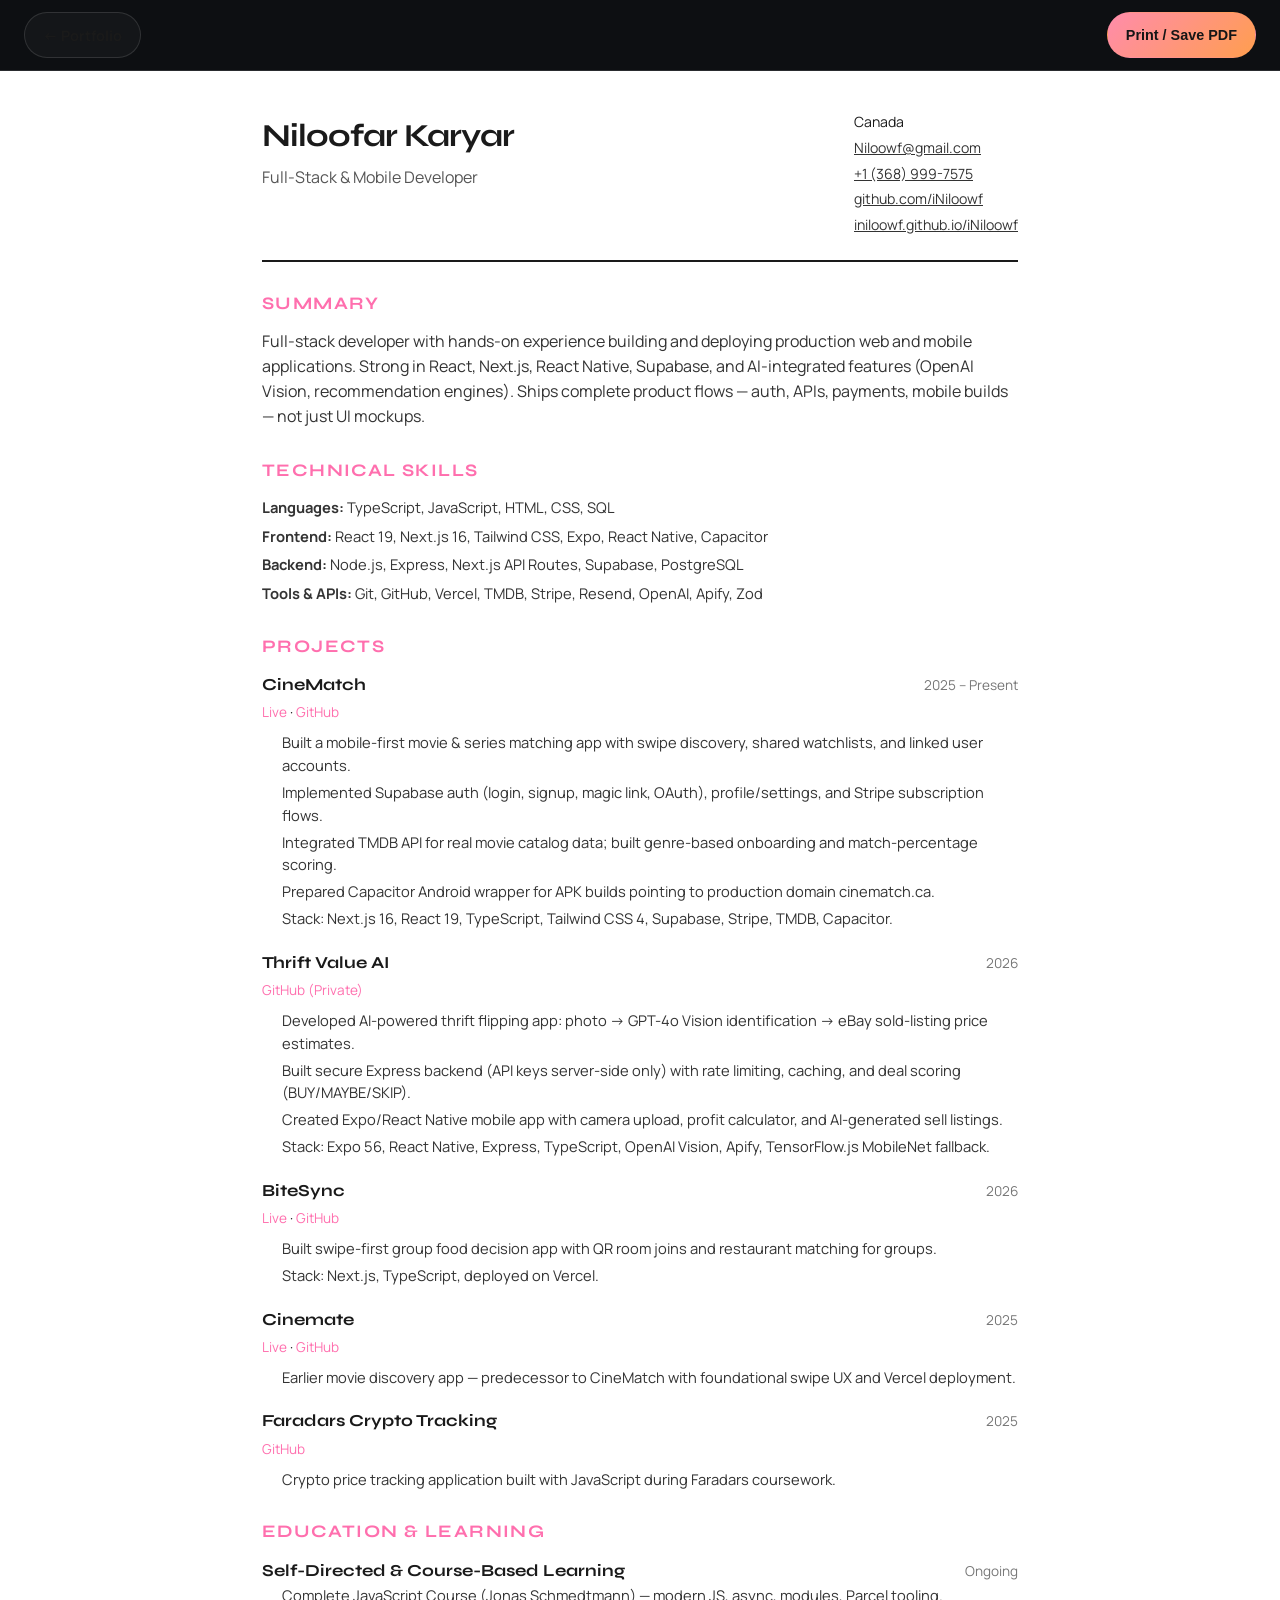
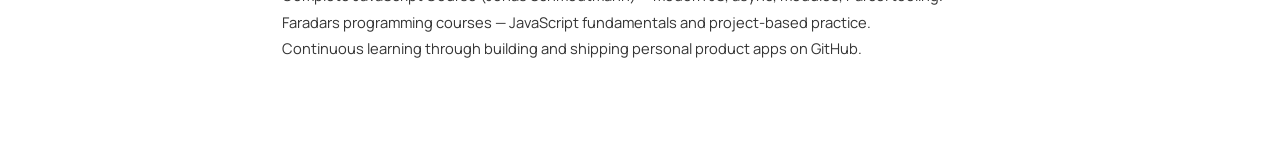
==== docs/resume.html @ 3c43a296 "Add portfolio site, resume, and GitHub Pages deployment Publish portfolio and resume under docs/ wit" ====
<!DOCTYPE html>
<html lang="en">
  <head>
    <meta charset="UTF-8" />
    <meta name="viewport" content="width=device-width, initial-scale=1.0" />
    <title>Resume — Niloofar Karyar</title>
    <link rel="preconnect" href="https://fonts.googleapis.com" />
    <link rel="preconnect" href="https://fonts.gstatic.com" crossorigin />
    <link
      href="https://fonts.googleapis.com/css2?family=Syne:wght@600;700;800&family=Manrope:wght@400;500;600;700&display=swap"
      rel="stylesheet"
    />
    <link rel="stylesheet" href="styles.css" />
  </head>
  <body class="resume-body">
    <div class="resume-toolbar no-print">
      <a href="index.html" class="btn btn-secondary">← Portfolio</a>
      <button class="btn btn-primary" onclick="window.print()">Print / Save PDF</button>
    </div>

    <article class="resume-page">
      <header class="resume-header">
        <div>
          <h1>Niloofar Karyar</h1>
          <p class="resume-title">Full-Stack & Mobile Developer</p>
        </div>
        <div class="resume-contact">
          <span>Canada</span>
          <a href="mailto:Niloowf@gmail.com">Niloowf@gmail.com</a>
          <a href="tel:+13689997575">+1 (368) 999-7575</a>
          <a href="https://github.com/iNiloowf" target="_blank" rel="noreferrer">github.com/iNiloowf</a>
          <a href="https://iniloowf.github.io/iNiloowf/" target="_blank" rel="noreferrer">iniloowf.github.io/iNiloowf</a>
        </div>
      </header>

      <section class="resume-section">
        <h2>Summary</h2>
        <p>
          Full-stack developer with hands-on experience building and deploying production web and mobile
          applications. Strong in React, Next.js, React Native, Supabase, and AI-integrated features
          (OpenAI Vision, recommendation engines). Ships complete product flows — auth, APIs, payments,
          mobile builds — not just UI mockups.
        </p>
      </section>

      <section class="resume-section">
        <h2>Technical Skills</h2>
        <div class="resume-skills">
          <div><strong>Languages:</strong> TypeScript, JavaScript, HTML, CSS, SQL</div>
          <div><strong>Frontend:</strong> React 19, Next.js 16, Tailwind CSS, Expo, React Native, Capacitor</div>
          <div><strong>Backend:</strong> Node.js, Express, Next.js API Routes, Supabase, PostgreSQL</div>
          <div><strong>Tools & APIs:</strong> Git, GitHub, Vercel, TMDB, Stripe, Resend, OpenAI, Apify, Zod</div>
        </div>
      </section>

      <section class="resume-section">
        <h2>Projects</h2>

        <div class="resume-item">
          <div class="resume-item-head">
            <h3>CineMatch</h3>
            <span>2025 – Present</span>
          </div>
          <p class="resume-links">
            <a href="https://cine-match-neon.vercel.app">Live</a> ·
            <a href="https://github.com/iNiloowf/CineMatch">GitHub</a>
          </p>
          <ul>
            <li>Built a mobile-first movie & series matching app with swipe discovery, shared watchlists, and linked user accounts.</li>
            <li>Implemented Supabase auth (login, signup, magic link, OAuth), profile/settings, and Stripe subscription flows.</li>
            <li>Integrated TMDB API for real movie catalog data; built genre-based onboarding and match-percentage scoring.</li>
            <li>Prepared Capacitor Android wrapper for APK builds pointing to production domain cinematch.ca.</li>
            <li>Stack: Next.js 16, React 19, TypeScript, Tailwind CSS 4, Supabase, Stripe, TMDB, Capacitor.</li>
          </ul>
        </div>

        <div class="resume-item">
          <div class="resume-item-head">
            <h3>Thrift Value AI</h3>
            <span>2026</span>
          </div>
          <p class="resume-links">
            <a href="https://github.com/iNiloowf/Thrift-Store-AI-App">GitHub (Private)</a>
          </p>
          <ul>
            <li>Developed AI-powered thrift flipping app: photo → GPT-4o Vision identification → eBay sold-listing price estimates.</li>
            <li>Built secure Express backend (API keys server-side only) with rate limiting, caching, and deal scoring (BUY/MAYBE/SKIP).</li>
            <li>Created Expo/React Native mobile app with camera upload, profit calculator, and AI-generated sell listings.</li>
            <li>Stack: Expo 56, React Native, Express, TypeScript, OpenAI Vision, Apify, TensorFlow.js MobileNet fallback.</li>
          </ul>
        </div>

        <div class="resume-item">
          <div class="resume-item-head">
            <h3>BiteSync</h3>
            <span>2026</span>
          </div>
          <p class="resume-links">
            <a href="https://bite-sync-three.vercel.app">Live</a> ·
            <a href="https://github.com/iNiloowf/BiteSync">GitHub</a>
          </p>
          <ul>
            <li>Built swipe-first group food decision app with QR room joins and restaurant matching for groups.</li>
            <li>Stack: Next.js, TypeScript, deployed on Vercel.</li>
          </ul>
        </div>

        <div class="resume-item">
          <div class="resume-item-head">
            <h3>Cinemate</h3>
            <span>2025</span>
          </div>
          <p class="resume-links">
            <a href="https://cinemate-pearl.vercel.app">Live</a> ·
            <a href="https://github.com/iNiloowf/cinemate">GitHub</a>
          </p>
          <ul>
            <li>Earlier movie discovery app — predecessor to CineMatch with foundational swipe UX and Vercel deployment.</li>
          </ul>
        </div>

        <div class="resume-item">
          <div class="resume-item-head">
            <h3>Faradars Crypto Tracking</h3>
            <span>2025</span>
          </div>
          <p class="resume-links">
            <a href="https://github.com/iNiloowf/faradars-crypto-tracking">GitHub</a>
          </p>
          <ul>
            <li>Crypto price tracking application built with JavaScript during Faradars coursework.</li>
          </ul>
        </div>
      </section>

      <section class="resume-section">
        <h2>Education & Learning</h2>
        <div class="resume-item">
          <div class="resume-item-head">
            <h3>Self-Directed & Course-Based Learning</h3>
            <span>Ongoing</span>
          </div>
          <ul>
            <li>Complete JavaScript Course (Jonas Schmedtmann) — modern JS, async, modules, Parcel tooling.</li>
            <li>Faradars programming courses — JavaScript fundamentals and project-based practice.</li>
            <li>Continuous learning through building and shipping personal product apps on GitHub.</li>
          </ul>
        </div>
      </section>
    </article>
  </body>
</html>
---- docs/styles.css ----
:root {
  --bg: #0d0f12;
  --text: #f5f0e8;
  --muted: #c7bec6;
  --line: rgba(255, 255, 255, 0.12);
  --accent: #ff8cab;
  --accent-soft: #ffd6e3;
  --signal: #bba7ff;
  --shadow: 0 20px 60px rgba(0, 0, 0, 0.35);
  --radius-xl: 28px;
  --radius-lg: 22px;
  --radius-md: 16px;
  --container: min(1180px, calc(100vw - 40px));
}

* { box-sizing: border-box; }
html { scroll-behavior: smooth; }

body {
  margin: 0;
  font-family: "Manrope", sans-serif;
  color: var(--text);
  background:
    radial-gradient(circle at top left, rgba(255, 140, 171, 0.2), transparent 25%),
    radial-gradient(circle at 80% 20%, rgba(187, 167, 255, 0.18), transparent 22%),
    var(--bg);
  cursor: none;
  overflow-x: hidden;
}

a { color: inherit; text-decoration: none; }
button, a { cursor: none; }
ul { list-style: none; margin: 0; padding: 0; }

.grain, .noise {
  position: fixed; inset: 0; pointer-events: none;
}
.grain {
  opacity: 0.08;
  background-image:
    linear-gradient(rgba(255,255,255,0.08) 1px, transparent 1px),
    linear-gradient(90deg, rgba(255,255,255,0.04) 1px, transparent 1px);
  background-size: 90px 90px;
}

.cursor {
  position: fixed; top: 0; left: 0; pointer-events: none; z-index: 9999;
  mix-blend-mode: difference;
}
.cursor-dot {
  width: 8px; height: 8px; border-radius: 50%; background: #fff;
}
.cursor-ring {
  width: 36px; height: 36px; border-radius: 50%;
  border: 1px solid rgba(255,255,255,0.5);
  transition: width 200ms, height 200ms, border-color 200ms;
}
.cursor-ring.active { width: 52px; height: 52px; border-color: var(--accent-soft); }
.cursor-ring.brand-active { width: 64px; height: 64px; }

.hero, .section { width: var(--container); margin: 0 auto; }
.hero {
  min-height: 100vh; padding: 14px 0 22px;
  display: grid; align-content: space-between; gap: 16px;
}

.topbar {
  display: flex; justify-content: space-between; align-items: center; gap: 20px;
}
.brand {
  --mx: 50%; --my: 50%; --spotlight-size: 0px;
  font-family: "Syne", sans-serif; font-size: 0.96rem; font-weight: 800;
  letter-spacing: 0.14em; position: relative; color: transparent;
}
.zoom-brand::before, .zoom-brand::after {
  content: attr(data-text); position: absolute; inset: 0;
}
.zoom-brand::before { color: rgba(245,240,232,0.92); }
.zoom-brand::after {
  color: var(--accent-soft); transform: scale(1.14);
  transform-origin: var(--mx) var(--my); opacity: 0;
  clip-path: circle(var(--spotlight-size) at var(--mx) var(--my));
  transition: opacity 180ms, clip-path 180ms;
}
.zoom-brand:hover::after { opacity: 1; }
.topbar-links { display: flex; gap: 16px; flex-wrap: wrap; }
.topbar-links a { color: var(--muted); font-size: 0.88rem; }

.hero-grid {
  display: grid; grid-template-columns: 1.05fr 0.95fr;
  align-items: center; gap: 14px;
}
.eyebrow {
  margin: 0 0 12px; font-size: 0.72rem;
  letter-spacing: 0.18em; color: var(--accent-soft);
}
.hero-copy h1, .section-heading h2, .contact-card h2 {
  margin: 0; font-family: "Syne", sans-serif;
  line-height: 1.02; letter-spacing: -0.04em;
}
.hero-copy h1 { font-size: clamp(2.2rem, 5.2vw, 4.25rem); max-width: 11ch; }
.hero-copy h1 span {
  color: transparent;
  background: linear-gradient(135deg, var(--accent-soft), #fff 36%, var(--signal) 70%, #ff6fae);
  -webkit-background-clip: text; background-clip: text;
}
.hero-text, .section-heading p, .project-card p, .contact-card p {
  color: var(--muted); line-height: 1.62; font-size: 0.94rem;
}
.hero-text { max-width: 52ch; margin: 10px 0 0; }
.hero-actions, .contact-actions, .project-links {
  display: flex; gap: 12px; flex-wrap: wrap; margin-top: 14px;
}

.btn {
  display: inline-flex; align-items: center; justify-content: center;
  min-height: 46px; padding: 0 18px; border-radius: 999px;
  border: 1px solid var(--line); font-weight: 700; font-size: 0.9rem;
  transition: transform 220ms, background 220ms;
}
.btn:hover { transform: translateY(-2px); }
.btn-primary {
  background: linear-gradient(135deg, var(--accent), #ff9e4f);
  color: #161616; border-color: transparent;
}
.btn-secondary { background: rgba(255,255,255,0.03); }

.orbit-panel {
  position: relative; min-height: 520px;
  border: 1px solid var(--line); border-radius: calc(var(--radius-xl) + 10px);
  background: linear-gradient(180deg, rgba(255,255,255,0.04), rgba(255,255,255,0.01));
  overflow: hidden; box-shadow: var(--shadow); backdrop-filter: blur(20px);
}
.orbit {
  position: absolute; border: 1px solid rgba(255,255,255,0.1);
  border-radius: 50%; left: 50%; top: 50%; transform: translate(-50%,-50%);
}
.orbit-a { width: 92%; aspect-ratio: 1; animation: spin 16s linear infinite; }
.orbit-b { width: 68%; aspect-ratio: 1; animation: spinReverse 11s linear infinite; }
.orbit-c { width: 44%; aspect-ratio: 1; animation: spin 8s linear infinite; }

.identity-card {
  position: absolute; inset: 14%;
  padding: 22px; border-radius: var(--radius-xl);
  background: linear-gradient(180deg, rgba(255,255,255,0.1), rgba(255,255,255,0.03));
  border: 1px solid rgba(255,255,255,0.12);
  display: flex; flex-direction: column; justify-content: space-between; gap: 22px;
}
.identity-top { display: flex; justify-content: space-between; gap: 20px; flex-wrap: wrap; }
.status-pill {
  padding: 9px 12px; border-radius: 999px;
  background: rgba(255,255,255,0.08); border: 1px solid rgba(255,255,255,0.1);
  font-size: 0.7rem; letter-spacing: 0.1em; text-transform: uppercase;
}
.tiny-label { color: var(--signal); font-size: 0.7rem; letter-spacing: 0.1em; max-width: 180px; line-height: 1.45; text-align: right; }
.identity-matrix { display: grid; grid-template-columns: repeat(2, 1fr); gap: 12px; }
.identity-matrix div {
  border-radius: var(--radius-md); padding: 13px 14px; min-height: 94px;
  border: 1px solid rgba(255,255,255,0.1); background: rgba(255,255,255,0.04);
  display: flex; flex-direction: column; justify-content: space-between;
}
.identity-matrix span {
  color: var(--muted); font-size: 0.75rem; letter-spacing: 0.08em;
  text-transform: uppercase; margin-bottom: 10px;
}
.identity-matrix strong { font-size: 0.92rem; line-height: 1.35; }

.floating-tag {
  position: absolute; padding: 10px 12px; border-radius: 999px;
  background: rgba(9,10,13,0.72); border: 1px solid rgba(255,255,255,0.13);
  box-shadow: 0 10px 24px rgba(0,0,0,0.3); font-size: 0.7rem;
  letter-spacing: 0.1em; text-transform: uppercase;
}
.floating-tag:nth-of-type(5) { left: 8%; top: 17%; }
.floating-tag:nth-of-type(6) { right: 6%; top: 50%; }
.floating-tag:nth-of-type(7) { left: 18%; bottom: 12%; }

.marquee-wrap {
  overflow: hidden; border-top: 1px solid var(--line); border-bottom: 1px solid var(--line);
  background: rgba(255,255,255,0.03);
}
.marquee-track {
  display: flex; width: max-content; gap: 28px; padding: 9px 0;
  font-family: "Syne", sans-serif; text-transform: uppercase;
  letter-spacing: 0.16em; font-size: 0.82rem;
  animation: marquee 24s linear infinite;
}
.marquee-track span::after { content: "*"; margin-left: 28px; color: var(--accent); }

.section { padding: 52px 0; }
.section-heading { max-width: 720px; margin-bottom: 24px; }
.section-heading h2, .contact-card h2 { font-size: clamp(1.9rem, 4.4vw, 3.2rem); }

.projects-grid {
  display: grid; grid-template-columns: repeat(2, 1fr); gap: 14px;
}
.project-card {
  border: 1px solid rgba(255,255,255,0.1); border-radius: var(--radius-lg);
  padding: 22px; background: rgba(255,255,255,0.04);
  box-shadow: var(--shadow); backdrop-filter: blur(10px);
  transition: transform 220ms, border-color 220ms;
}
.project-card:hover { transform: translateY(-4px); border-color: rgba(255,255,255,0.18); }
.project-featured {
  grid-column: span 2;
  background:
    radial-gradient(circle at top left, rgba(255,140,171,0.14), transparent 34%),
    rgba(255,255,255,0.05);
}
.project-meta {
  display: flex; justify-content: space-between; gap: 16px;
  color: var(--accent-soft); font-size: 0.7rem;
  letter-spacing: 0.12em; text-transform: uppercase; margin-bottom: 8px;
}
.project-card h3 {
  margin: 0 0 10px; font-family: "Syne", sans-serif; font-size: 1.35rem;
}
.chip-row { display: flex; flex-wrap: wrap; gap: 8px; margin-top: 14px; }
.chip-row li {
  padding: 7px 11px; border-radius: 999px;
  background: rgba(255,255,255,0.06); border: 1px solid rgba(255,255,255,0.08);
  color: var(--accent-soft); font-size: 0.82rem;
}

.skills-grid {
  display: grid; grid-template-columns: repeat(2, 1fr); gap: 14px;
}
.skill-group {
  border: 1px solid rgba(255,255,255,0.1); border-radius: var(--radius-lg);
  padding: 20px; background: rgba(255,255,255,0.04);
}
.skill-group h4 {
  margin: 0 0 10px; font-family: "Syne", sans-serif; color: var(--accent-soft);
}
.skill-group p { margin: 0; color: var(--muted); line-height: 1.6; font-size: 0.92rem; }

.contact-card {
  border: 1px solid rgba(255,255,255,0.1); border-radius: var(--radius-xl);
  padding: 32px; background: rgba(255,255,255,0.04); box-shadow: var(--shadow);
}

.reveal { opacity: 0; transform: translateY(24px); transition: opacity 700ms, transform 700ms; }
.reveal.is-visible { opacity: 1; transform: translateY(0); }

/* Resume page */
.resume-body { cursor: auto; background: #fff; color: #1a1a1a; }
.resume-body .cursor-dot, .resume-body .cursor-ring, .resume-body .grain, .resume-body .noise { display: none; }
.resume-body a, .resume-body button { cursor: pointer; }

.resume-toolbar {
  position: sticky; top: 0; z-index: 10;
  display: flex; justify-content: space-between; align-items: center;
  padding: 12px 24px; background: #0d0f12; border-bottom: 1px solid var(--line);
}

.resume-page {
  max-width: 820px; margin: 0 auto; padding: 40px 32px 60px;
  font-family: "Manrope", sans-serif; line-height: 1.55;
}
.resume-header {
  display: flex; justify-content: space-between; gap: 24px;
  flex-wrap: wrap; padding-bottom: 24px; border-bottom: 2px solid #1a1a1a; margin-bottom: 28px;
}
.resume-header h1 {
  margin: 0; font-family: "Syne", sans-serif; font-size: 2rem; letter-spacing: -0.03em;
}
.resume-title { margin: 4px 0 0; color: #555; font-size: 1rem; }
.resume-contact { display: flex; flex-direction: column; gap: 4px; font-size: 0.88rem; }
.resume-contact a { color: #333; text-decoration: underline; }

.resume-section { margin-bottom: 28px; }
.resume-section h2 {
  margin: 0 0 12px; font-family: "Syne", sans-serif; font-size: 1.1rem;
  text-transform: uppercase; letter-spacing: 0.08em; color: #ff6fae;
}
.resume-section > p { margin: 0; color: #333; }

.resume-skills { display: grid; gap: 6px; font-size: 0.92rem; color: #333; }
.resume-item { margin-bottom: 20px; }
.resume-item-head {
  display: flex; justify-content: space-between; align-items: baseline; gap: 12px;
}
.resume-item-head h3 { margin: 0; font-family: "Syne", sans-serif; font-size: 1.05rem; }
.resume-item-head span { color: #777; font-size: 0.85rem; white-space: nowrap; }
.resume-links { margin: 4px 0 8px; font-size: 0.85rem; }
.resume-links a { color: #ff6fae; }
.resume-item ul { margin: 0; padding-left: 20px; color: #333; font-size: 0.92rem; }
.resume-item li { margin-bottom: 4px; }

@media print {
  .no-print { display: none !important; }
  .resume-page { padding: 0; max-width: 100%; }
  .resume-body { background: #fff; }
}

@media (max-width: 900px) {
  .hero-grid { grid-template-columns: 1fr; }
  .orbit-panel { min-height: 420px; }
  .projects-grid, .skills-grid { grid-template-columns: 1fr; }
  .project-featured { grid-column: span 1; }
}

@media (max-width: 760px) {
  body { cursor: auto; }
  .cursor { display: none; }
  button, a { cursor: pointer; }
  .topbar { flex-direction: column; align-items: flex-start; }
}

@media (prefers-reduced-motion: reduce) {
  *, *::before, *::after {
    animation-duration: 0.01ms !important;
    transition-duration: 0.01ms !important;
  }
  .reveal { opacity: 1; transform: none; }
  body { cursor: auto; }
  .cursor { display: none; }
}

@keyframes spin { to { transform: translate(-50%,-50%) rotate(360deg); } }
@keyframes spinReverse { to { transform: translate(-50%,-50%) rotate(-360deg); } }
@keyframes marquee { to { transform: translateX(-50%); } }
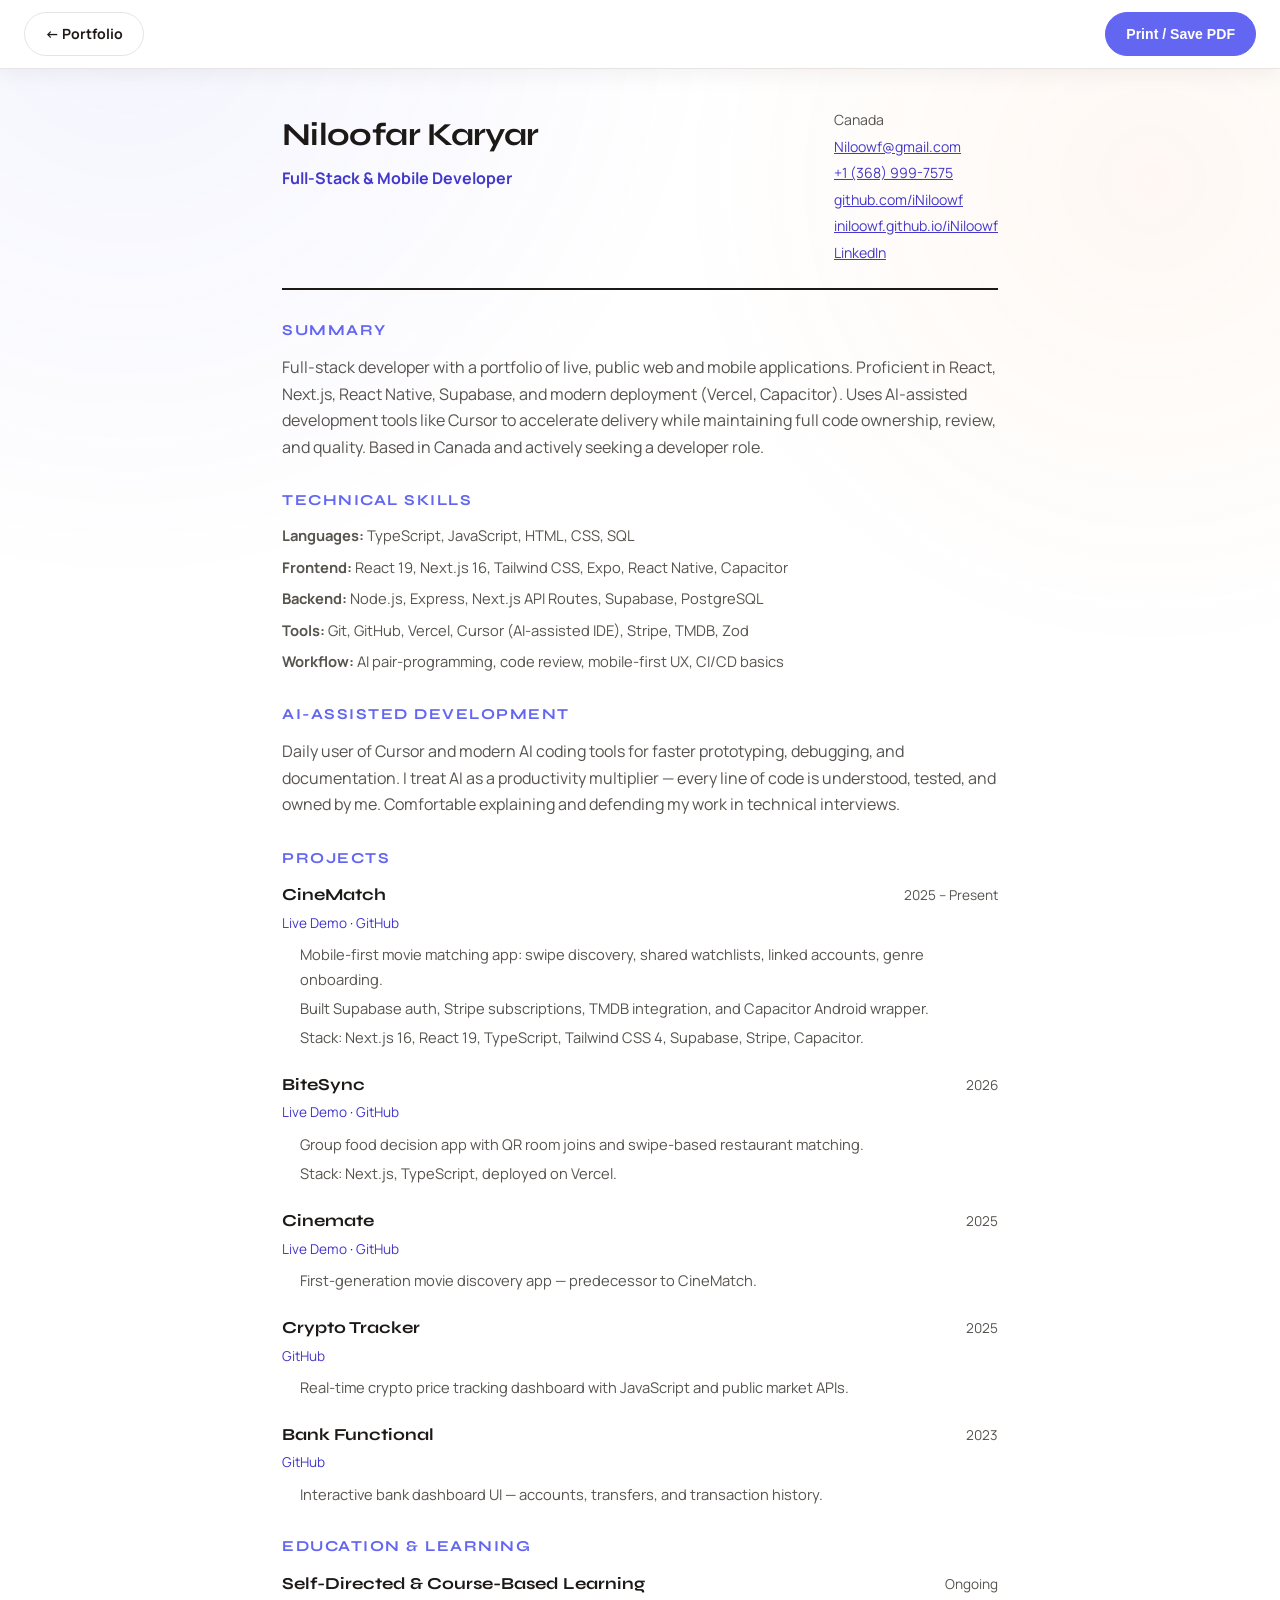
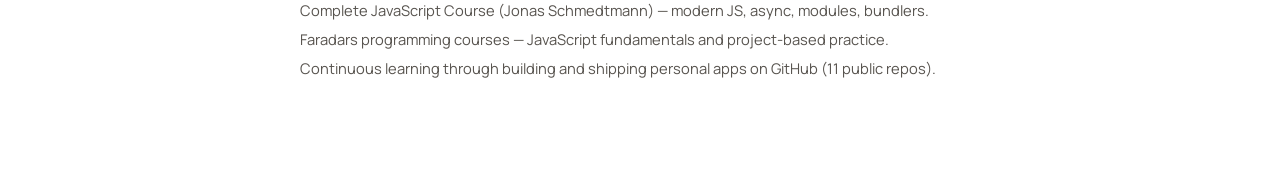
==== commit 6f9021fb: "Redesign portfolio and resume with light mode and public projects only Remove private repo reference" ====
--- a/docs/resume.html
+++ b/docs/resume.html
@@ -28,18 +28,19 @@
           <span>Canada</span>
           <a href="mailto:Niloowf@gmail.com">Niloowf@gmail.com</a>
           <a href="tel:+13689997575">+1 (368) 999-7575</a>
-          <a href="https://github.com/iNiloowf" target="_blank" rel="noreferrer">github.com/iNiloowf</a>
-          <a href="https://iniloowf.github.io/iNiloowf/" target="_blank" rel="noreferrer">iniloowf.github.io/iNiloowf</a>
+          <a href="https://github.com/iNiloowf">github.com/iNiloowf</a>
+          <a href="https://iniloowf.github.io/iNiloowf/">iniloowf.github.io/iNiloowf</a>
+          <a href="https://www.linkedin.com/in/niloofar-karyar-1b3258156/">LinkedIn</a>
         </div>
       </header>
 
       <section class="resume-section">
         <h2>Summary</h2>
         <p>
-          Full-stack developer with hands-on experience building and deploying production web and mobile
-          applications. Strong in React, Next.js, React Native, Supabase, and AI-integrated features
-          (OpenAI Vision, recommendation engines). Ships complete product flows — auth, APIs, payments,
-          mobile builds — not just UI mockups.
+          Full-stack developer with a portfolio of live, public web and mobile applications.
+          Proficient in React, Next.js, React Native, Supabase, and modern deployment (Vercel, Capacitor).
+          Uses AI-assisted development tools like Cursor to accelerate delivery while maintaining full
+          code ownership, review, and quality. Based in Canada and actively seeking a developer role.
         </p>
       </section>
 
@@ -49,8 +50,18 @@
           <div><strong>Languages:</strong> TypeScript, JavaScript, HTML, CSS, SQL</div>
           <div><strong>Frontend:</strong> React 19, Next.js 16, Tailwind CSS, Expo, React Native, Capacitor</div>
           <div><strong>Backend:</strong> Node.js, Express, Next.js API Routes, Supabase, PostgreSQL</div>
-          <div><strong>Tools & APIs:</strong> Git, GitHub, Vercel, TMDB, Stripe, Resend, OpenAI, Apify, Zod</div>
+          <div><strong>Tools:</strong> Git, GitHub, Vercel, Cursor (AI-assisted IDE), Stripe, TMDB, Zod</div>
+          <div><strong>Workflow:</strong> AI pair-programming, code review, mobile-first UX, CI/CD basics</div>
         </div>
+      </section>
+
+      <section class="resume-section">
+        <h2>AI-Assisted Development</h2>
+        <p>
+          Daily user of Cursor and modern AI coding tools for faster prototyping, debugging, and documentation.
+          I treat AI as a productivity multiplier — every line of code is understood, tested, and owned by me.
+          Comfortable explaining and defending my work in technical interviews.
+        </p>
       </section>
 
       <section class="resume-section">
@@ -62,31 +73,13 @@
             <span>2025 – Present</span>
           </div>
           <p class="resume-links">
-            <a href="https://cine-match-neon.vercel.app">Live</a> ·
+            <a href="https://cine-match-neon.vercel.app">Live Demo</a> ·
             <a href="https://github.com/iNiloowf/CineMatch">GitHub</a>
           </p>
           <ul>
-            <li>Built a mobile-first movie & series matching app with swipe discovery, shared watchlists, and linked user accounts.</li>
-            <li>Implemented Supabase auth (login, signup, magic link, OAuth), profile/settings, and Stripe subscription flows.</li>
-            <li>Integrated TMDB API for real movie catalog data; built genre-based onboarding and match-percentage scoring.</li>
-            <li>Prepared Capacitor Android wrapper for APK builds pointing to production domain cinematch.ca.</li>
-            <li>Stack: Next.js 16, React 19, TypeScript, Tailwind CSS 4, Supabase, Stripe, TMDB, Capacitor.</li>
-          </ul>
-        </div>
-
-        <div class="resume-item">
-          <div class="resume-item-head">
-            <h3>Thrift Value AI</h3>
-            <span>2026</span>
-          </div>
-          <p class="resume-links">
-            <a href="https://github.com/iNiloowf/Thrift-Store-AI-App">GitHub (Private)</a>
-          </p>
-          <ul>
-            <li>Developed AI-powered thrift flipping app: photo → GPT-4o Vision identification → eBay sold-listing price estimates.</li>
-            <li>Built secure Express backend (API keys server-side only) with rate limiting, caching, and deal scoring (BUY/MAYBE/SKIP).</li>
-            <li>Created Expo/React Native mobile app with camera upload, profit calculator, and AI-generated sell listings.</li>
-            <li>Stack: Expo 56, React Native, Express, TypeScript, OpenAI Vision, Apify, TensorFlow.js MobileNet fallback.</li>
+            <li>Mobile-first movie matching app: swipe discovery, shared watchlists, linked accounts, genre onboarding.</li>
+            <li>Built Supabase auth, Stripe subscriptions, TMDB integration, and Capacitor Android wrapper.</li>
+            <li>Stack: Next.js 16, React 19, TypeScript, Tailwind CSS 4, Supabase, Stripe, Capacitor.</li>
           </ul>
         </div>
 
@@ -96,11 +89,11 @@
             <span>2026</span>
           </div>
           <p class="resume-links">
-            <a href="https://bite-sync-three.vercel.app">Live</a> ·
+            <a href="https://bite-sync-three.vercel.app">Live Demo</a> ·
             <a href="https://github.com/iNiloowf/BiteSync">GitHub</a>
           </p>
           <ul>
-            <li>Built swipe-first group food decision app with QR room joins and restaurant matching for groups.</li>
+            <li>Group food decision app with QR room joins and swipe-based restaurant matching.</li>
             <li>Stack: Next.js, TypeScript, deployed on Vercel.</li>
           </ul>
         </div>
@@ -111,24 +104,37 @@
             <span>2025</span>
           </div>
           <p class="resume-links">
-            <a href="https://cinemate-pearl.vercel.app">Live</a> ·
+            <a href="https://cinemate-pearl.vercel.app">Live Demo</a> ·
             <a href="https://github.com/iNiloowf/cinemate">GitHub</a>
           </p>
           <ul>
-            <li>Earlier movie discovery app — predecessor to CineMatch with foundational swipe UX and Vercel deployment.</li>
+            <li>First-generation movie discovery app — predecessor to CineMatch.</li>
           </ul>
         </div>
 
         <div class="resume-item">
           <div class="resume-item-head">
-            <h3>Faradars Crypto Tracking</h3>
+            <h3>Crypto Tracker</h3>
             <span>2025</span>
           </div>
           <p class="resume-links">
             <a href="https://github.com/iNiloowf/faradars-crypto-tracking">GitHub</a>
           </p>
           <ul>
-            <li>Crypto price tracking application built with JavaScript during Faradars coursework.</li>
+            <li>Real-time crypto price tracking dashboard with JavaScript and public market APIs.</li>
+          </ul>
+        </div>
+
+        <div class="resume-item">
+          <div class="resume-item-head">
+            <h3>Bank Functional</h3>
+            <span>2023</span>
+          </div>
+          <p class="resume-links">
+            <a href="https://github.com/iNiloowf/Bank_Functional">GitHub</a>
+          </p>
+          <ul>
+            <li>Interactive bank dashboard UI — accounts, transfers, and transaction history.</li>
           </ul>
         </div>
       </section>
@@ -141,9 +147,9 @@
             <span>Ongoing</span>
           </div>
           <ul>
-            <li>Complete JavaScript Course (Jonas Schmedtmann) — modern JS, async, modules, Parcel tooling.</li>
+            <li>Complete JavaScript Course (Jonas Schmedtmann) — modern JS, async, modules, bundlers.</li>
             <li>Faradars programming courses — JavaScript fundamentals and project-based practice.</li>
-            <li>Continuous learning through building and shipping personal product apps on GitHub.</li>
+            <li>Continuous learning through building and shipping personal apps on GitHub (11 public repos).</li>
           </ul>
         </div>
       </section>
--- a/docs/styles.css
+++ b/docs/styles.css
@@ -1,16 +1,19 @@
 :root {
-  --bg: #0d0f12;
-  --text: #f5f0e8;
-  --muted: #c7bec6;
-  --line: rgba(255, 255, 255, 0.12);
-  --accent: #ff8cab;
-  --accent-soft: #ffd6e3;
-  --signal: #bba7ff;
-  --shadow: 0 20px 60px rgba(0, 0, 0, 0.35);
-  --radius-xl: 28px;
-  --radius-lg: 22px;
-  --radius-md: 16px;
-  --container: min(1180px, calc(100vw - 40px));
+  --bg: #f7f5f2;
+  --bg-soft: #ffffff;
+  --text: #1c1917;
+  --muted: #57534e;
+  --line: #e7e5e4;
+  --accent: #6366f1;
+  --accent-soft: #eef2ff;
+  --accent-dark: #4338ca;
+  --warm: #f97316;
+  --shadow: 0 4px 24px rgba(28, 25, 23, 0.06);
+  --shadow-lg: 0 12px 40px rgba(28, 25, 23, 0.08);
+  --radius-xl: 24px;
+  --radius-lg: 16px;
+  --radius-md: 12px;
+  --container: min(1080px, calc(100vw - 40px));
 }
 
 * { box-sizing: border-box; }
@@ -18,305 +21,407 @@
 
 body {
   margin: 0;
-  font-family: "Manrope", sans-serif;
+  font-family: "Manrope", system-ui, sans-serif;
   color: var(--text);
+  background: var(--bg);
+  line-height: 1.6;
+}
+
+body::before {
+  content: "";
+  position: fixed;
+  inset: 0;
   background:
-    radial-gradient(circle at top left, rgba(255, 140, 171, 0.2), transparent 25%),
-    radial-gradient(circle at 80% 20%, rgba(187, 167, 255, 0.18), transparent 22%),
-    var(--bg);
-  cursor: none;
-  overflow-x: hidden;
+    radial-gradient(circle at 10% 0%, rgba(99, 102, 241, 0.07), transparent 40%),
+    radial-gradient(circle at 90% 20%, rgba(249, 115, 22, 0.05), transparent 35%);
+  pointer-events: none;
+  z-index: -1;
 }
 
 a { color: inherit; text-decoration: none; }
-button, a { cursor: none; }
 ul { list-style: none; margin: 0; padding: 0; }
 
-.grain, .noise {
-  position: fixed; inset: 0; pointer-events: none;
-}
-.grain {
-  opacity: 0.08;
-  background-image:
-    linear-gradient(rgba(255,255,255,0.08) 1px, transparent 1px),
-    linear-gradient(90deg, rgba(255,255,255,0.04) 1px, transparent 1px);
-  background-size: 90px 90px;
-}
-
-.cursor {
-  position: fixed; top: 0; left: 0; pointer-events: none; z-index: 9999;
-  mix-blend-mode: difference;
-}
-.cursor-dot {
-  width: 8px; height: 8px; border-radius: 50%; background: #fff;
-}
-.cursor-ring {
-  width: 36px; height: 36px; border-radius: 50%;
-  border: 1px solid rgba(255,255,255,0.5);
-  transition: width 200ms, height 200ms, border-color 200ms;
-}
-.cursor-ring.active { width: 52px; height: 52px; border-color: var(--accent-soft); }
-.cursor-ring.brand-active { width: 64px; height: 64px; }
+.page-shell { width: 100%; }
 
 .hero, .section { width: var(--container); margin: 0 auto; }
+
 .hero {
-  min-height: 100vh; padding: 14px 0 22px;
-  display: grid; align-content: space-between; gap: 16px;
+  min-height: auto;
+  padding: 28px 0 48px;
 }
 
 .topbar {
-  display: flex; justify-content: space-between; align-items: center; gap: 20px;
-}
+  display: flex;
+  justify-content: space-between;
+  align-items: center;
+  gap: 20px;
+  padding: 8px 0 40px;
+}
+
 .brand {
-  --mx: 50%; --my: 50%; --spotlight-size: 0px;
-  font-family: "Syne", sans-serif; font-size: 0.96rem; font-weight: 800;
-  letter-spacing: 0.14em; position: relative; color: transparent;
-}
-.zoom-brand::before, .zoom-brand::after {
-  content: attr(data-text); position: absolute; inset: 0;
-}
-.zoom-brand::before { color: rgba(245,240,232,0.92); }
-.zoom-brand::after {
-  color: var(--accent-soft); transform: scale(1.14);
-  transform-origin: var(--mx) var(--my); opacity: 0;
-  clip-path: circle(var(--spotlight-size) at var(--mx) var(--my));
-  transition: opacity 180ms, clip-path 180ms;
-}
-.zoom-brand:hover::after { opacity: 1; }
-.topbar-links { display: flex; gap: 16px; flex-wrap: wrap; }
-.topbar-links a { color: var(--muted); font-size: 0.88rem; }
+  font-family: "Syne", sans-serif;
+  font-size: 0.9rem;
+  font-weight: 800;
+  letter-spacing: 0.12em;
+  color: var(--text);
+}
+
+.topbar-links { display: flex; gap: 20px; flex-wrap: wrap; }
+.topbar-links a {
+  color: var(--muted);
+  font-size: 0.88rem;
+  font-weight: 600;
+  transition: color 0.2s;
+}
+.topbar-links a:hover { color: var(--accent); }
 
 .hero-grid {
-  display: grid; grid-template-columns: 1.05fr 0.95fr;
-  align-items: center; gap: 14px;
-}
+  display: grid;
+  grid-template-columns: 1.1fr 0.9fr;
+  align-items: center;
+  gap: 40px;
+}
+
 .eyebrow {
-  margin: 0 0 12px; font-size: 0.72rem;
-  letter-spacing: 0.18em; color: var(--accent-soft);
-}
+  margin: 0 0 14px;
+  font-size: 0.72rem;
+  font-weight: 700;
+  letter-spacing: 0.16em;
+  text-transform: uppercase;
+  color: var(--accent);
+}
+
 .hero-copy h1, .section-heading h2, .contact-card h2 {
-  margin: 0; font-family: "Syne", sans-serif;
-  line-height: 1.02; letter-spacing: -0.04em;
-}
-.hero-copy h1 { font-size: clamp(2.2rem, 5.2vw, 4.25rem); max-width: 11ch; }
-.hero-copy h1 span {
-  color: transparent;
-  background: linear-gradient(135deg, var(--accent-soft), #fff 36%, var(--signal) 70%, #ff6fae);
-  -webkit-background-clip: text; background-clip: text;
-}
-.hero-text, .section-heading p, .project-card p, .contact-card p {
-  color: var(--muted); line-height: 1.62; font-size: 0.94rem;
-}
-.hero-text { max-width: 52ch; margin: 10px 0 0; }
+  margin: 0;
+  font-family: "Syne", sans-serif;
+  line-height: 1.08;
+  letter-spacing: -0.03em;
+  color: var(--text);
+}
+
+.hero-copy h1 { font-size: clamp(2rem, 4.8vw, 3.4rem); max-width: 14ch; }
+.hero-copy h1 span { color: var(--accent-dark); }
+
+.hero-text, .section-heading p, .project-card p, .contact-card p, .about-block p {
+  color: var(--muted);
+  line-height: 1.7;
+  font-size: 1rem;
+  margin: 16px 0 0;
+}
+
 .hero-actions, .contact-actions, .project-links {
-  display: flex; gap: 12px; flex-wrap: wrap; margin-top: 14px;
+  display: flex;
+  gap: 12px;
+  flex-wrap: wrap;
+  margin-top: 24px;
 }
 
 .btn {
-  display: inline-flex; align-items: center; justify-content: center;
-  min-height: 46px; padding: 0 18px; border-radius: 999px;
-  border: 1px solid var(--line); font-weight: 700; font-size: 0.9rem;
-  transition: transform 220ms, background 220ms;
-}
-.btn:hover { transform: translateY(-2px); }
+  display: inline-flex;
+  align-items: center;
+  justify-content: center;
+  min-height: 44px;
+  padding: 0 20px;
+  border-radius: 999px;
+  border: 1px solid var(--line);
+  font-weight: 700;
+  font-size: 0.88rem;
+  transition: transform 0.2s, box-shadow 0.2s, background 0.2s;
+}
+
+.btn:hover {
+  transform: translateY(-1px);
+  box-shadow: var(--shadow);
+}
+
 .btn-primary {
-  background: linear-gradient(135deg, var(--accent), #ff9e4f);
-  color: #161616; border-color: transparent;
-}
-.btn-secondary { background: rgba(255,255,255,0.03); }
-
-.orbit-panel {
-  position: relative; min-height: 520px;
-  border: 1px solid var(--line); border-radius: calc(var(--radius-xl) + 10px);
-  background: linear-gradient(180deg, rgba(255,255,255,0.04), rgba(255,255,255,0.01));
-  overflow: hidden; box-shadow: var(--shadow); backdrop-filter: blur(20px);
-}
-.orbit {
-  position: absolute; border: 1px solid rgba(255,255,255,0.1);
-  border-radius: 50%; left: 50%; top: 50%; transform: translate(-50%,-50%);
-}
-.orbit-a { width: 92%; aspect-ratio: 1; animation: spin 16s linear infinite; }
-.orbit-b { width: 68%; aspect-ratio: 1; animation: spinReverse 11s linear infinite; }
-.orbit-c { width: 44%; aspect-ratio: 1; animation: spin 8s linear infinite; }
-
-.identity-card {
-  position: absolute; inset: 14%;
-  padding: 22px; border-radius: var(--radius-xl);
-  background: linear-gradient(180deg, rgba(255,255,255,0.1), rgba(255,255,255,0.03));
-  border: 1px solid rgba(255,255,255,0.12);
-  display: flex; flex-direction: column; justify-content: space-between; gap: 22px;
-}
-.identity-top { display: flex; justify-content: space-between; gap: 20px; flex-wrap: wrap; }
+  background: var(--accent);
+  color: #fff;
+  border-color: var(--accent);
+}
+
+.btn-primary:hover { background: var(--accent-dark); }
+
+.btn-secondary {
+  background: var(--bg-soft);
+  color: var(--text);
+}
+
+.hero-card {
+  background: var(--bg-soft);
+  border: 1px solid var(--line);
+  border-radius: var(--radius-xl);
+  padding: 28px;
+  box-shadow: var(--shadow-lg);
+}
+
 .status-pill {
-  padding: 9px 12px; border-radius: 999px;
-  background: rgba(255,255,255,0.08); border: 1px solid rgba(255,255,255,0.1);
-  font-size: 0.7rem; letter-spacing: 0.1em; text-transform: uppercase;
-}
-.tiny-label { color: var(--signal); font-size: 0.7rem; letter-spacing: 0.1em; max-width: 180px; line-height: 1.45; text-align: right; }
-.identity-matrix { display: grid; grid-template-columns: repeat(2, 1fr); gap: 12px; }
-.identity-matrix div {
-  border-radius: var(--radius-md); padding: 13px 14px; min-height: 94px;
-  border: 1px solid rgba(255,255,255,0.1); background: rgba(255,255,255,0.04);
-  display: flex; flex-direction: column; justify-content: space-between;
-}
-.identity-matrix span {
-  color: var(--muted); font-size: 0.75rem; letter-spacing: 0.08em;
-  text-transform: uppercase; margin-bottom: 10px;
-}
-.identity-matrix strong { font-size: 0.92rem; line-height: 1.35; }
-
-.floating-tag {
-  position: absolute; padding: 10px 12px; border-radius: 999px;
-  background: rgba(9,10,13,0.72); border: 1px solid rgba(255,255,255,0.13);
-  box-shadow: 0 10px 24px rgba(0,0,0,0.3); font-size: 0.7rem;
-  letter-spacing: 0.1em; text-transform: uppercase;
-}
-.floating-tag:nth-of-type(5) { left: 8%; top: 17%; }
-.floating-tag:nth-of-type(6) { right: 6%; top: 50%; }
-.floating-tag:nth-of-type(7) { left: 18%; bottom: 12%; }
-
-.marquee-wrap {
-  overflow: hidden; border-top: 1px solid var(--line); border-bottom: 1px solid var(--line);
-  background: rgba(255,255,255,0.03);
-}
-.marquee-track {
-  display: flex; width: max-content; gap: 28px; padding: 9px 0;
-  font-family: "Syne", sans-serif; text-transform: uppercase;
-  letter-spacing: 0.16em; font-size: 0.82rem;
-  animation: marquee 24s linear infinite;
-}
-.marquee-track span::after { content: "*"; margin-left: 28px; color: var(--accent); }
-
-.section { padding: 52px 0; }
-.section-heading { max-width: 720px; margin-bottom: 24px; }
-.section-heading h2, .contact-card h2 { font-size: clamp(1.9rem, 4.4vw, 3.2rem); }
+  display: inline-block;
+  padding: 8px 14px;
+  border-radius: 999px;
+  background: var(--accent-soft);
+  color: var(--accent-dark);
+  font-size: 0.75rem;
+  font-weight: 700;
+  letter-spacing: 0.04em;
+}
+
+.hero-stats {
+  display: grid;
+  grid-template-columns: repeat(2, 1fr);
+  gap: 12px;
+  margin-top: 24px;
+}
+
+.hero-stats div {
+  padding: 16px;
+  border-radius: var(--radius-md);
+  background: var(--bg);
+  border: 1px solid var(--line);
+}
+
+.hero-stats span {
+  display: block;
+  font-size: 0.72rem;
+  font-weight: 700;
+  letter-spacing: 0.08em;
+  text-transform: uppercase;
+  color: var(--muted);
+  margin-bottom: 6px;
+}
+
+.hero-stats strong { font-size: 0.95rem; color: var(--text); }
+
+.tag-row {
+  display: flex;
+  flex-wrap: wrap;
+  gap: 8px;
+  margin-top: 20px;
+}
+
+.tag-row span {
+  padding: 6px 12px;
+  border-radius: 999px;
+  background: var(--bg);
+  border: 1px solid var(--line);
+  font-size: 0.78rem;
+  font-weight: 600;
+  color: var(--muted);
+}
+
+.section { padding: 56px 0; }
+.section-heading { max-width: 640px; margin-bottom: 32px; }
+.section-heading h2, .contact-card h2 { font-size: clamp(1.6rem, 3.5vw, 2.4rem); }
+
+.section-muted {
+  background: var(--bg-soft);
+  border-top: 1px solid var(--line);
+  border-bottom: 1px solid var(--line);
+}
 
 .projects-grid {
-  display: grid; grid-template-columns: repeat(2, 1fr); gap: 14px;
-}
+  display: grid;
+  grid-template-columns: repeat(2, 1fr);
+  gap: 16px;
+}
+
 .project-card {
-  border: 1px solid rgba(255,255,255,0.1); border-radius: var(--radius-lg);
-  padding: 22px; background: rgba(255,255,255,0.04);
-  box-shadow: var(--shadow); backdrop-filter: blur(10px);
-  transition: transform 220ms, border-color 220ms;
-}
-.project-card:hover { transform: translateY(-4px); border-color: rgba(255,255,255,0.18); }
-.project-featured {
-  grid-column: span 2;
-  background:
-    radial-gradient(circle at top left, rgba(255,140,171,0.14), transparent 34%),
-    rgba(255,255,255,0.05);
-}
+  background: var(--bg-soft);
+  border: 1px solid var(--line);
+  border-radius: var(--radius-lg);
+  padding: 24px;
+  box-shadow: var(--shadow);
+  transition: transform 0.2s, box-shadow 0.2s;
+}
+
+.project-card:hover {
+  transform: translateY(-3px);
+  box-shadow: var(--shadow-lg);
+}
+
+.project-featured { grid-column: span 2; }
+
 .project-meta {
-  display: flex; justify-content: space-between; gap: 16px;
-  color: var(--accent-soft); font-size: 0.7rem;
-  letter-spacing: 0.12em; text-transform: uppercase; margin-bottom: 8px;
-}
+  display: flex;
+  justify-content: space-between;
+  gap: 12px;
+  font-size: 0.72rem;
+  font-weight: 700;
+  letter-spacing: 0.1em;
+  text-transform: uppercase;
+  color: var(--accent);
+  margin-bottom: 10px;
+}
+
 .project-card h3 {
-  margin: 0 0 10px; font-family: "Syne", sans-serif; font-size: 1.35rem;
-}
+  margin: 0 0 10px;
+  font-family: "Syne", sans-serif;
+  font-size: 1.25rem;
+}
+
 .chip-row { display: flex; flex-wrap: wrap; gap: 8px; margin-top: 14px; }
 .chip-row li {
-  padding: 7px 11px; border-radius: 999px;
-  background: rgba(255,255,255,0.06); border: 1px solid rgba(255,255,255,0.08);
-  color: var(--accent-soft); font-size: 0.82rem;
+  padding: 6px 11px;
+  border-radius: 999px;
+  background: var(--accent-soft);
+  color: var(--accent-dark);
+  font-size: 0.8rem;
+  font-weight: 600;
 }
 
 .skills-grid {
-  display: grid; grid-template-columns: repeat(2, 1fr); gap: 14px;
-}
-.skill-group {
-  border: 1px solid rgba(255,255,255,0.1); border-radius: var(--radius-lg);
-  padding: 20px; background: rgba(255,255,255,0.04);
-}
-.skill-group h4 {
-  margin: 0 0 10px; font-family: "Syne", sans-serif; color: var(--accent-soft);
-}
-.skill-group p { margin: 0; color: var(--muted); line-height: 1.6; font-size: 0.92rem; }
+  display: grid;
+  grid-template-columns: repeat(2, 1fr);
+  gap: 16px;
+}
+
+.skill-group, .ai-card {
+  background: var(--bg-soft);
+  border: 1px solid var(--line);
+  border-radius: var(--radius-lg);
+  padding: 22px;
+  box-shadow: var(--shadow);
+}
+
+.skill-group h4, .ai-card h4 {
+  margin: 0 0 10px;
+  font-family: "Syne", sans-serif;
+  font-size: 1rem;
+  color: var(--accent-dark);
+}
+
+.skill-group p, .ai-card p { margin: 0; color: var(--muted); font-size: 0.92rem; line-height: 1.65; }
+
+.ai-section { margin-top: 16px; }
+.ai-card { grid-column: span 2; border-color: #c7d2fe; background: linear-gradient(135deg, #fff 0%, #eef2ff 100%); }
+.ai-card ul { margin: 12px 0 0; padding-left: 18px; color: var(--muted); font-size: 0.92rem; }
+.ai-card li { margin-bottom: 6px; }
 
 .contact-card {
-  border: 1px solid rgba(255,255,255,0.1); border-radius: var(--radius-xl);
-  padding: 32px; background: rgba(255,255,255,0.04); box-shadow: var(--shadow);
-}
-
-.reveal { opacity: 0; transform: translateY(24px); transition: opacity 700ms, transform 700ms; }
+  background: var(--bg-soft);
+  border: 1px solid var(--line);
+  border-radius: var(--radius-xl);
+  padding: 36px;
+  box-shadow: var(--shadow-lg);
+  text-align: center;
+  max-width: 720px;
+  margin: 0 auto;
+}
+
+.contact-card .eyebrow, .contact-card h2, .contact-card p { text-align: center; }
+.contact-actions { justify-content: center; }
+
+.reveal {
+  opacity: 0;
+  transform: translateY(16px);
+  transition: opacity 0.6s ease, transform 0.6s ease;
+}
 .reveal.is-visible { opacity: 1; transform: translateY(0); }
 
-/* Resume page */
-.resume-body { cursor: auto; background: #fff; color: #1a1a1a; }
-.resume-body .cursor-dot, .resume-body .cursor-ring, .resume-body .grain, .resume-body .noise { display: none; }
-.resume-body a, .resume-body button { cursor: pointer; }
+/* Resume */
+.resume-body { background: #fff; }
 
 .resume-toolbar {
-  position: sticky; top: 0; z-index: 10;
-  display: flex; justify-content: space-between; align-items: center;
-  padding: 12px 24px; background: #0d0f12; border-bottom: 1px solid var(--line);
+  position: sticky;
+  top: 0;
+  z-index: 10;
+  display: flex;
+  justify-content: space-between;
+  align-items: center;
+  padding: 12px 24px;
+  background: var(--bg-soft);
+  border-bottom: 1px solid var(--line);
+  box-shadow: var(--shadow);
 }
 
 .resume-page {
-  max-width: 820px; margin: 0 auto; padding: 40px 32px 60px;
-  font-family: "Manrope", sans-serif; line-height: 1.55;
-}
+  max-width: 780px;
+  margin: 0 auto;
+  padding: 40px 32px 64px;
+  font-family: "Manrope", sans-serif;
+}
+
 .resume-header {
-  display: flex; justify-content: space-between; gap: 24px;
-  flex-wrap: wrap; padding-bottom: 24px; border-bottom: 2px solid #1a1a1a; margin-bottom: 28px;
-}
+  display: flex;
+  justify-content: space-between;
+  gap: 24px;
+  flex-wrap: wrap;
+  padding-bottom: 24px;
+  border-bottom: 2px solid var(--text);
+  margin-bottom: 28px;
+}
+
 .resume-header h1 {
-  margin: 0; font-family: "Syne", sans-serif; font-size: 2rem; letter-spacing: -0.03em;
-}
-.resume-title { margin: 4px 0 0; color: #555; font-size: 1rem; }
-.resume-contact { display: flex; flex-direction: column; gap: 4px; font-size: 0.88rem; }
-.resume-contact a { color: #333; text-decoration: underline; }
+  margin: 0;
+  font-family: "Syne", sans-serif;
+  font-size: 2rem;
+  letter-spacing: -0.02em;
+}
+
+.resume-title { margin: 6px 0 0; color: var(--accent-dark); font-weight: 700; font-size: 1rem; }
+
+.resume-contact {
+  display: flex;
+  flex-direction: column;
+  gap: 4px;
+  font-size: 0.88rem;
+  color: var(--muted);
+}
+
+.resume-contact a { color: var(--accent-dark); text-decoration: underline; }
 
 .resume-section { margin-bottom: 28px; }
+
 .resume-section h2 {
-  margin: 0 0 12px; font-family: "Syne", sans-serif; font-size: 1.1rem;
-  text-transform: uppercase; letter-spacing: 0.08em; color: #ff6fae;
-}
-.resume-section > p { margin: 0; color: #333; }
-
-.resume-skills { display: grid; gap: 6px; font-size: 0.92rem; color: #333; }
-.resume-item { margin-bottom: 20px; }
+  margin: 0 0 12px;
+  font-family: "Syne", sans-serif;
+  font-size: 0.95rem;
+  text-transform: uppercase;
+  letter-spacing: 0.1em;
+  color: var(--accent);
+}
+
+.resume-section > p { margin: 0; color: var(--muted); line-height: 1.65; }
+
+.resume-skills { display: grid; gap: 8px; font-size: 0.92rem; color: var(--muted); }
+
+.resume-item { margin-bottom: 22px; }
+
 .resume-item-head {
-  display: flex; justify-content: space-between; align-items: baseline; gap: 12px;
-}
+  display: flex;
+  justify-content: space-between;
+  align-items: baseline;
+  gap: 12px;
+}
+
 .resume-item-head h3 { margin: 0; font-family: "Syne", sans-serif; font-size: 1.05rem; }
-.resume-item-head span { color: #777; font-size: 0.85rem; white-space: nowrap; }
+.resume-item-head span { color: var(--muted); font-size: 0.85rem; white-space: nowrap; }
+
 .resume-links { margin: 4px 0 8px; font-size: 0.85rem; }
-.resume-links a { color: #ff6fae; }
-.resume-item ul { margin: 0; padding-left: 20px; color: #333; font-size: 0.92rem; }
-.resume-item li { margin-bottom: 4px; }
+.resume-links a { color: var(--accent-dark); }
+
+.resume-item ul {
+  margin: 0;
+  padding-left: 18px;
+  color: var(--muted);
+  font-size: 0.92rem;
+  line-height: 1.65;
+}
+
+.resume-item li { margin-bottom: 5px; }
 
 @media print {
   .no-print { display: none !important; }
   .resume-page { padding: 0; max-width: 100%; }
-  .resume-body { background: #fff; }
-}
-
-@media (max-width: 900px) {
+}
+
+@media (max-width: 860px) {
   .hero-grid { grid-template-columns: 1fr; }
-  .orbit-panel { min-height: 420px; }
   .projects-grid, .skills-grid { grid-template-columns: 1fr; }
-  .project-featured { grid-column: span 1; }
-}
-
-@media (max-width: 760px) {
-  body { cursor: auto; }
-  .cursor { display: none; }
-  button, a { cursor: pointer; }
+  .project-featured, .ai-card { grid-column: span 1; }
   .topbar { flex-direction: column; align-items: flex-start; }
 }
 
 @media (prefers-reduced-motion: reduce) {
-  *, *::before, *::after {
-    animation-duration: 0.01ms !important;
-    transition-duration: 0.01ms !important;
-  }
-  .reveal { opacity: 1; transform: none; }
-  body { cursor: auto; }
-  .cursor { display: none; }
-}
-
-@keyframes spin { to { transform: translate(-50%,-50%) rotate(360deg); } }
-@keyframes spinReverse { to { transform: translate(-50%,-50%) rotate(-360deg); } }
-@keyframes marquee { to { transform: translateX(-50%); } }
+  .reveal { opacity: 1; transform: none; transition: none; }
+}
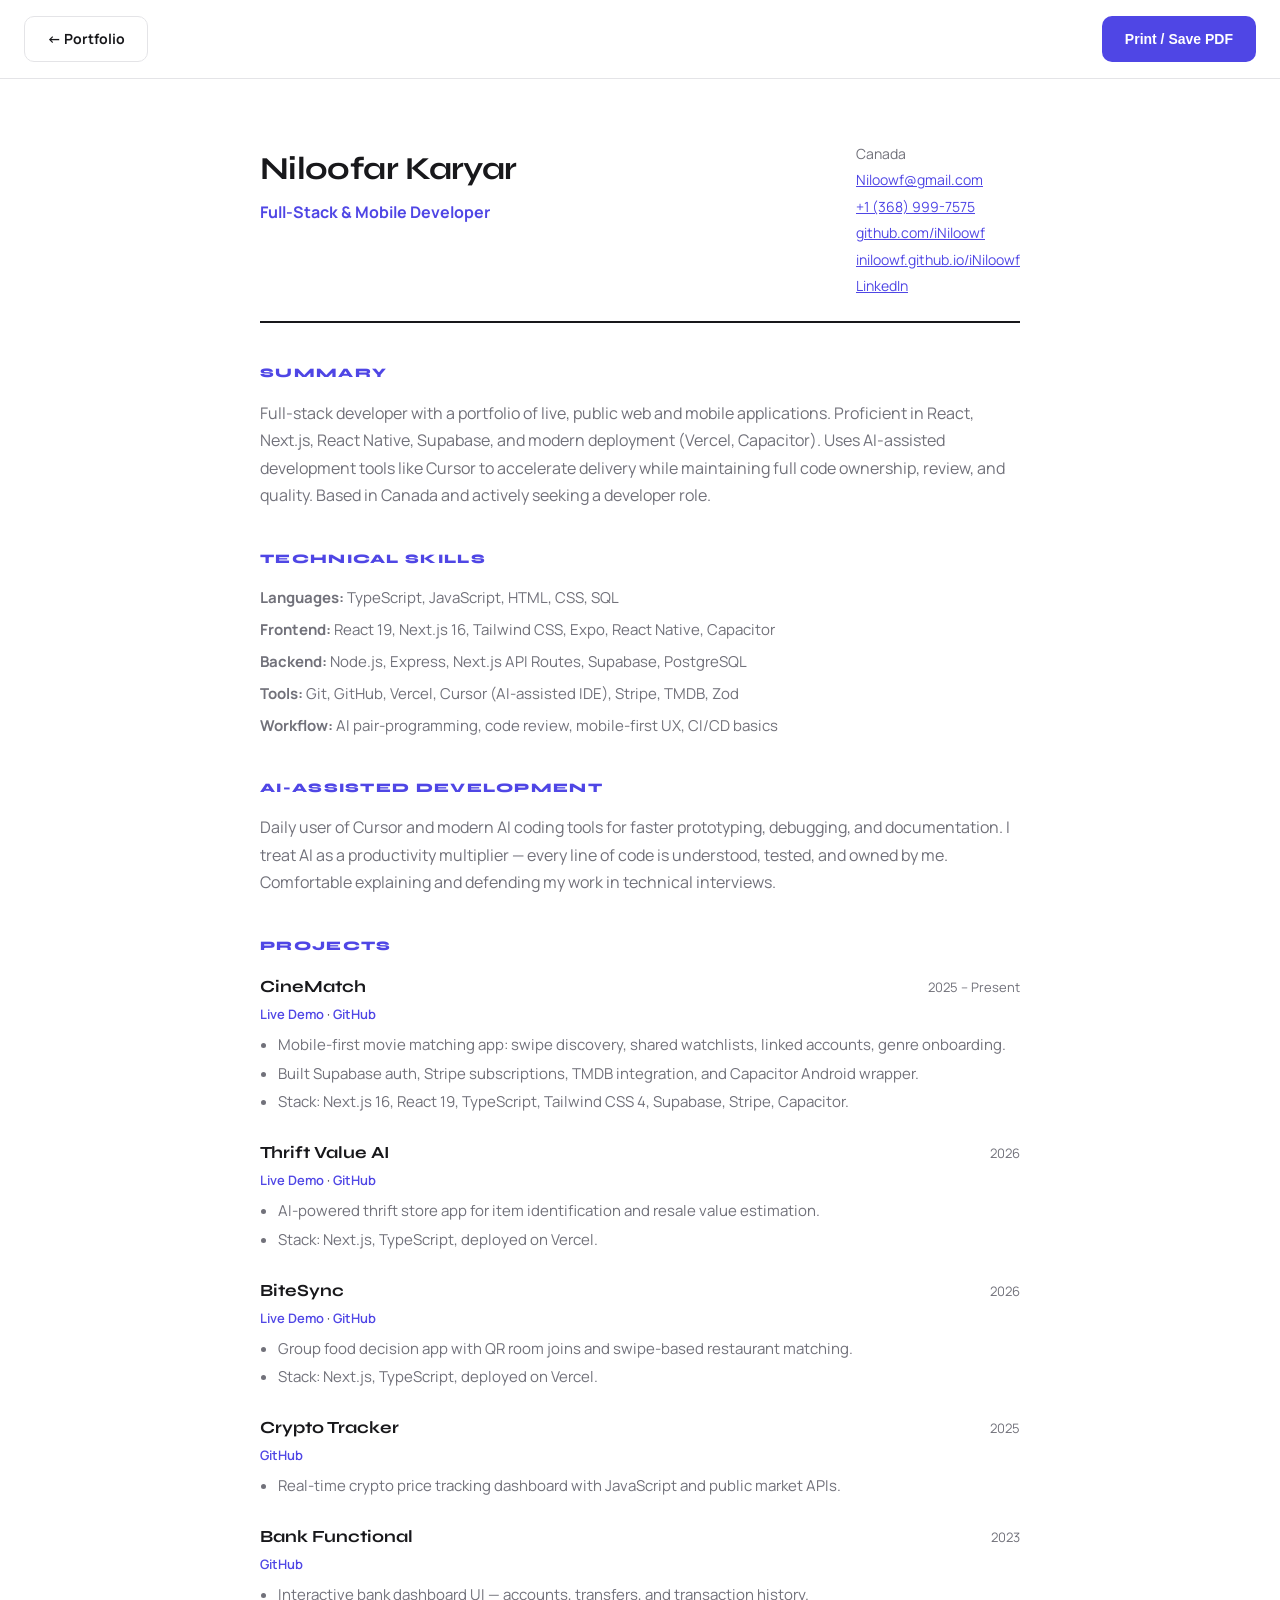
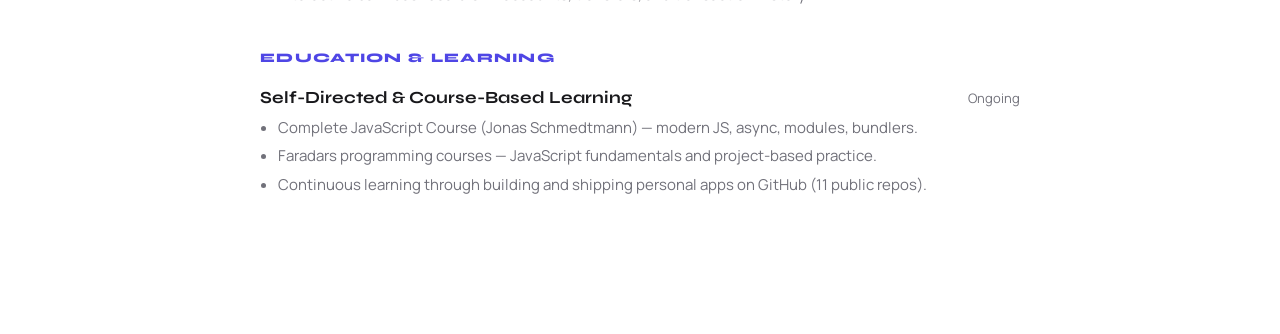
==== commit 33088a31: "Redesign portfolio spacing, remove Cinemate, add Thrift Value AI. Rebuild layout with consistent pad" ====
--- a/docs/resume.html
+++ b/docs/resume.html
@@ -13,18 +13,18 @@
     <link rel="stylesheet" href="styles.css" />
   </head>
   <body class="resume-body">
-    <div class="resume-toolbar no-print">
-      <a href="index.html" class="btn btn-secondary">← Portfolio</a>
+    <div class="resume-bar no-print">
+      <a href="index.html" class="btn btn-outline">← Portfolio</a>
       <button class="btn btn-primary" onclick="window.print()">Print / Save PDF</button>
     </div>
 
-    <article class="resume-page">
-      <header class="resume-header">
+    <article class="resume-doc">
+      <header>
         <div>
           <h1>Niloofar Karyar</h1>
-          <p class="resume-title">Full-Stack & Mobile Developer</p>
+          <p class="resume-role">Full-Stack & Mobile Developer</p>
         </div>
-        <div class="resume-contact">
+        <div class="resume-links-col">
           <span>Canada</span>
           <a href="mailto:Niloowf@gmail.com">Niloowf@gmail.com</a>
           <a href="tel:+13689997575">+1 (368) 999-7575</a>
@@ -34,7 +34,7 @@
         </div>
       </header>
 
-      <section class="resume-section">
+      <section class="resume-block">
         <h2>Summary</h2>
         <p>
           Full-stack developer with a portfolio of live, public web and mobile applications.
@@ -44,9 +44,9 @@
         </p>
       </section>
 
-      <section class="resume-section">
+      <section class="resume-block">
         <h2>Technical Skills</h2>
-        <div class="resume-skills">
+        <div class="skill-lines">
           <div><strong>Languages:</strong> TypeScript, JavaScript, HTML, CSS, SQL</div>
           <div><strong>Frontend:</strong> React 19, Next.js 16, Tailwind CSS, Expo, React Native, Capacitor</div>
           <div><strong>Backend:</strong> Node.js, Express, Next.js API Routes, Supabase, PostgreSQL</div>
@@ -55,7 +55,7 @@
         </div>
       </section>
 
-      <section class="resume-section">
+      <section class="resume-block">
         <h2>AI-Assisted Development</h2>
         <p>
           Daily user of Cursor and modern AI coding tools for faster prototyping, debugging, and documentation.
@@ -64,15 +64,15 @@
         </p>
       </section>
 
-      <section class="resume-section">
+      <section class="resume-block">
         <h2>Projects</h2>
 
-        <div class="resume-item">
-          <div class="resume-item-head">
+        <div class="job">
+          <div class="job-head">
             <h3>CineMatch</h3>
             <span>2025 – Present</span>
           </div>
-          <p class="resume-links">
+          <p class="job-links">
             <a href="https://cine-match-neon.vercel.app">Live Demo</a> ·
             <a href="https://github.com/iNiloowf/CineMatch">GitHub</a>
           </p>
@@ -83,12 +83,27 @@
           </ul>
         </div>
 
-        <div class="resume-item">
-          <div class="resume-item-head">
+        <div class="job">
+          <div class="job-head">
+            <h3>Thrift Value AI</h3>
+            <span>2026</span>
+          </div>
+          <p class="job-links">
+            <a href="https://thrift-store-ai-app.vercel.app">Live Demo</a> ·
+            <a href="https://github.com/iNiloowf/Thrift-Store-AI-App">GitHub</a>
+          </p>
+          <ul>
+            <li>AI-powered thrift store app for item identification and resale value estimation.</li>
+            <li>Stack: Next.js, TypeScript, deployed on Vercel.</li>
+          </ul>
+        </div>
+
+        <div class="job">
+          <div class="job-head">
             <h3>BiteSync</h3>
             <span>2026</span>
           </div>
-          <p class="resume-links">
+          <p class="job-links">
             <a href="https://bite-sync-three.vercel.app">Live Demo</a> ·
             <a href="https://github.com/iNiloowf/BiteSync">GitHub</a>
           </p>
@@ -98,26 +113,12 @@
           </ul>
         </div>
 
-        <div class="resume-item">
-          <div class="resume-item-head">
-            <h3>Cinemate</h3>
-            <span>2025</span>
-          </div>
-          <p class="resume-links">
-            <a href="https://cinemate-pearl.vercel.app">Live Demo</a> ·
-            <a href="https://github.com/iNiloowf/cinemate">GitHub</a>
-          </p>
-          <ul>
-            <li>First-generation movie discovery app — predecessor to CineMatch.</li>
-          </ul>
-        </div>
-
-        <div class="resume-item">
-          <div class="resume-item-head">
+        <div class="job">
+          <div class="job-head">
             <h3>Crypto Tracker</h3>
             <span>2025</span>
           </div>
-          <p class="resume-links">
+          <p class="job-links">
             <a href="https://github.com/iNiloowf/faradars-crypto-tracking">GitHub</a>
           </p>
           <ul>
@@ -125,12 +126,12 @@
           </ul>
         </div>
 
-        <div class="resume-item">
-          <div class="resume-item-head">
+        <div class="job">
+          <div class="job-head">
             <h3>Bank Functional</h3>
             <span>2023</span>
           </div>
-          <p class="resume-links">
+          <p class="job-links">
             <a href="https://github.com/iNiloowf/Bank_Functional">GitHub</a>
           </p>
           <ul>
@@ -139,10 +140,10 @@
         </div>
       </section>
 
-      <section class="resume-section">
+      <section class="resume-block">
         <h2>Education & Learning</h2>
-        <div class="resume-item">
-          <div class="resume-item-head">
+        <div class="job">
+          <div class="job-head">
             <h3>Self-Directed & Course-Based Learning</h3>
             <span>Ongoing</span>
           </div>
--- a/docs/styles.css
+++ b/docs/styles.css
@@ -1,425 +1,596 @@
 :root {
-  --bg: #f7f5f2;
-  --bg-soft: #ffffff;
-  --text: #1c1917;
-  --muted: #57534e;
-  --line: #e7e5e4;
-  --accent: #6366f1;
-  --accent-soft: #eef2ff;
-  --accent-dark: #4338ca;
-  --warm: #f97316;
-  --shadow: 0 4px 24px rgba(28, 25, 23, 0.06);
-  --shadow-lg: 0 12px 40px rgba(28, 25, 23, 0.08);
-  --radius-xl: 24px;
-  --radius-lg: 16px;
-  --radius-md: 12px;
-  --container: min(1080px, calc(100vw - 40px));
-}
-
-* { box-sizing: border-box; }
+  --bg: #fafafa;
+  --surface: #ffffff;
+  --text: #18181b;
+  --muted: #71717a;
+  --line: #e4e4e7;
+  --accent: #4f46e5;
+  --accent-hover: #4338ca;
+  --accent-bg: #eef2ff;
+  --accent-border: #c7d2fe;
+  --success-bg: #ecfdf5;
+  --success-text: #047857;
+  --space-xs: 8px;
+  --space-sm: 16px;
+  --space-md: 24px;
+  --space-lg: 40px;
+  --space-xl: 64px;
+  --space-2xl: 96px;
+  --radius: 12px;
+  --radius-lg: 20px;
+  --max: 1120px;
+  --shadow-sm: 0 1px 2px rgba(0, 0, 0, 0.04);
+  --shadow-md: 0 8px 30px rgba(0, 0, 0, 0.06);
+}
+
+*, *::before, *::after { box-sizing: border-box; }
+
 html { scroll-behavior: smooth; }
 
 body {
   margin: 0;
-  font-family: "Manrope", system-ui, sans-serif;
+  font-family: "Manrope", system-ui, -apple-system, sans-serif;
+  font-size: 16px;
+  line-height: 1.6;
   color: var(--text);
   background: var(--bg);
-  line-height: 1.6;
-}
-
-body::before {
-  content: "";
-  position: fixed;
-  inset: 0;
-  background:
-    radial-gradient(circle at 10% 0%, rgba(99, 102, 241, 0.07), transparent 40%),
-    radial-gradient(circle at 90% 20%, rgba(249, 115, 22, 0.05), transparent 35%);
-  pointer-events: none;
-  z-index: -1;
-}
-
+  -webkit-font-smoothing: antialiased;
+}
+
+img { max-width: 100%; display: block; }
 a { color: inherit; text-decoration: none; }
-ul { list-style: none; margin: 0; padding: 0; }
-
-.page-shell { width: 100%; }
-
-.hero, .section { width: var(--container); margin: 0 auto; }
-
+ul { margin: 0; padding: 0; list-style: none; }
+p { margin: 0; }
+h1, h2, h3, h4 { margin: 0; font-family: "Syne", sans-serif; }
+
+.container {
+  width: min(var(--max), calc(100% - 48px));
+  margin-left: auto;
+  margin-right: auto;
+}
+
+/* Header */
+.site-header {
+  position: sticky;
+  top: 0;
+  z-index: 50;
+  background: rgba(250, 250, 250, 0.92);
+  backdrop-filter: blur(12px);
+  border-bottom: 1px solid var(--line);
+}
+
+.header-inner {
+  display: flex;
+  align-items: center;
+  justify-content: space-between;
+  gap: var(--space-md);
+  padding: var(--space-sm) 0;
+}
+
+.logo {
+  font-family: "Syne", sans-serif;
+  font-size: 0.875rem;
+  font-weight: 800;
+  letter-spacing: 0.08em;
+  color: var(--text);
+}
+
+.nav {
+  display: flex;
+  flex-wrap: wrap;
+  align-items: center;
+  gap: var(--space-md);
+}
+
+.nav a {
+  font-size: 0.875rem;
+  font-weight: 600;
+  color: var(--muted);
+  transition: color 0.15s;
+}
+
+.nav a:hover { color: var(--accent); }
+
+/* Hero */
 .hero {
-  min-height: auto;
-  padding: 28px 0 48px;
-}
-
-.topbar {
-  display: flex;
-  justify-content: space-between;
-  align-items: center;
-  gap: 20px;
-  padding: 8px 0 40px;
-}
-
-.brand {
-  font-family: "Syne", sans-serif;
-  font-size: 0.9rem;
-  font-weight: 800;
+  padding: var(--space-xl) 0 var(--space-2xl);
+}
+
+.hero-layout {
+  display: grid;
+  grid-template-columns: 1fr 380px;
+  gap: var(--space-lg);
+  align-items: start;
+}
+
+.eyebrow {
+  display: inline-block;
+  margin-bottom: var(--space-sm);
+  font-size: 0.75rem;
+  font-weight: 700;
   letter-spacing: 0.12em;
-  color: var(--text);
-}
-
-.topbar-links { display: flex; gap: 20px; flex-wrap: wrap; }
-.topbar-links a {
-  color: var(--muted);
-  font-size: 0.88rem;
-  font-weight: 600;
-  transition: color 0.2s;
-}
-.topbar-links a:hover { color: var(--accent); }
-
-.hero-grid {
-  display: grid;
-  grid-template-columns: 1.1fr 0.9fr;
-  align-items: center;
-  gap: 40px;
-}
-
-.eyebrow {
-  margin: 0 0 14px;
-  font-size: 0.72rem;
-  font-weight: 700;
-  letter-spacing: 0.16em;
   text-transform: uppercase;
   color: var(--accent);
 }
 
-.hero-copy h1, .section-heading h2, .contact-card h2 {
-  margin: 0;
-  font-family: "Syne", sans-serif;
-  line-height: 1.08;
+.hero h1 {
+  font-size: clamp(2.25rem, 5vw, 3.25rem);
+  line-height: 1.1;
   letter-spacing: -0.03em;
-  color: var(--text);
-}
-
-.hero-copy h1 { font-size: clamp(2rem, 4.8vw, 3.4rem); max-width: 14ch; }
-.hero-copy h1 span { color: var(--accent-dark); }
-
-.hero-text, .section-heading p, .project-card p, .contact-card p, .about-block p {
-  color: var(--muted);
-  line-height: 1.7;
-  font-size: 1rem;
-  margin: 16px 0 0;
-}
-
-.hero-actions, .contact-actions, .project-links {
-  display: flex;
-  gap: 12px;
+  max-width: 12ch;
+}
+
+.hero h1 em {
+  font-style: normal;
+  color: var(--accent);
+}
+
+.hero-lead {
+  margin-top: var(--space-md);
+  max-width: 52ch;
+  font-size: 1.0625rem;
+  line-height: 1.75;
+  color: var(--muted);
+}
+
+.hero-btns {
+  display: flex;
   flex-wrap: wrap;
-  margin-top: 24px;
+  gap: var(--space-sm);
+  margin-top: var(--space-lg);
 }
 
 .btn {
   display: inline-flex;
   align-items: center;
   justify-content: center;
-  min-height: 44px;
-  padding: 0 20px;
-  border-radius: 999px;
-  border: 1px solid var(--line);
-  font-weight: 700;
-  font-size: 0.88rem;
-  transition: transform 0.2s, box-shadow 0.2s, background 0.2s;
-}
-
-.btn:hover {
-  transform: translateY(-1px);
-  box-shadow: var(--shadow);
-}
+  min-height: 46px;
+  padding: 0 22px;
+  border-radius: 10px;
+  font-size: 0.875rem;
+  font-weight: 700;
+  border: 1px solid transparent;
+  transition: background 0.15s, border-color 0.15s, transform 0.15s;
+}
+
+.btn:hover { transform: translateY(-1px); }
 
 .btn-primary {
   background: var(--accent);
   color: #fff;
-  border-color: var(--accent);
-}
-
-.btn-primary:hover { background: var(--accent-dark); }
-
-.btn-secondary {
-  background: var(--bg-soft);
+}
+
+.btn-primary:hover { background: var(--accent-hover); }
+
+.btn-outline {
+  background: var(--surface);
+  border-color: var(--line);
   color: var(--text);
 }
 
-.hero-card {
-  background: var(--bg-soft);
+.btn-outline:hover { border-color: var(--accent-border); }
+
+.hero-aside {
+  background: var(--surface);
   border: 1px solid var(--line);
-  border-radius: var(--radius-xl);
-  padding: 28px;
-  box-shadow: var(--shadow-lg);
-}
-
-.status-pill {
-  display: inline-block;
-  padding: 8px 14px;
+  border-radius: var(--radius-lg);
+  padding: var(--space-md);
+  box-shadow: var(--shadow-md);
+}
+
+.badge {
+  display: inline-flex;
+  align-items: center;
+  padding: 6px 12px;
   border-radius: 999px;
-  background: var(--accent-soft);
-  color: var(--accent-dark);
+  background: var(--success-bg);
+  color: var(--success-text);
   font-size: 0.75rem;
   font-weight: 700;
-  letter-spacing: 0.04em;
-}
-
-.hero-stats {
+}
+
+.stat-grid {
+  display: grid;
+  grid-template-columns: 1fr 1fr;
+  gap: var(--space-sm);
+  margin-top: var(--space-md);
+}
+
+.stat-grid div {
+  padding: var(--space-sm);
+  border-radius: var(--radius);
+  background: var(--bg);
+  border: 1px solid var(--line);
+}
+
+.stat-grid small {
+  display: block;
+  margin-bottom: 4px;
+  font-size: 0.6875rem;
+  font-weight: 700;
+  letter-spacing: 0.06em;
+  text-transform: uppercase;
+  color: var(--muted);
+}
+
+.stat-grid strong {
+  font-size: 0.9375rem;
+  font-weight: 700;
+  line-height: 1.35;
+}
+
+.tag-list {
+  display: flex;
+  flex-wrap: wrap;
+  gap: 8px;
+  margin-top: var(--space-md);
+}
+
+.tag-list span {
+  padding: 5px 10px;
+  border-radius: 6px;
+  background: var(--bg);
+  border: 1px solid var(--line);
+  font-size: 0.75rem;
+  font-weight: 600;
+  color: var(--muted);
+}
+
+/* Sections */
+.section {
+  padding: var(--space-2xl) 0;
+}
+
+.section-alt {
+  background: var(--surface);
+  border-top: 1px solid var(--line);
+  border-bottom: 1px solid var(--line);
+}
+
+.section-head {
+  max-width: 560px;
+  margin-bottom: var(--space-lg);
+}
+
+.section-head h2 {
+  margin-top: var(--space-sm);
+  font-size: clamp(1.75rem, 3vw, 2.25rem);
+  line-height: 1.15;
+  letter-spacing: -0.02em;
+}
+
+.section-head p {
+  margin-top: var(--space-sm);
+  color: var(--muted);
+  line-height: 1.7;
+}
+
+/* Projects */
+.projects {
   display: grid;
   grid-template-columns: repeat(2, 1fr);
-  gap: 12px;
-  margin-top: 24px;
-}
-
-.hero-stats div {
-  padding: 16px;
-  border-radius: var(--radius-md);
+  gap: var(--space-md);
+}
+
+.project {
+  display: flex;
+  flex-direction: column;
+  background: var(--surface);
+  border: 1px solid var(--line);
+  border-radius: var(--radius-lg);
+  padding: var(--space-md);
+  box-shadow: var(--shadow-sm);
+  transition: box-shadow 0.2s, transform 0.2s;
+}
+
+.section-alt .project {
   background: var(--bg);
-  border: 1px solid var(--line);
-}
-
-.hero-stats span {
-  display: block;
-  font-size: 0.72rem;
-  font-weight: 700;
-  letter-spacing: 0.08em;
+}
+
+.project:hover {
+  box-shadow: var(--shadow-md);
+  transform: translateY(-2px);
+}
+
+.project-wide { grid-column: 1 / -1; }
+
+.project-top {
+  display: flex;
+  justify-content: space-between;
+  align-items: center;
+  margin-bottom: var(--space-sm);
+  font-size: 0.6875rem;
+  font-weight: 700;
+  letter-spacing: 0.1em;
   text-transform: uppercase;
-  color: var(--muted);
-  margin-bottom: 6px;
-}
-
-.hero-stats strong { font-size: 0.95rem; color: var(--text); }
-
-.tag-row {
+  color: var(--accent);
+}
+
+.project h3 {
+  font-size: 1.25rem;
+  margin-bottom: var(--space-xs);
+}
+
+.project-desc {
+  flex: 1;
+  color: var(--muted);
+  font-size: 0.9375rem;
+  line-height: 1.65;
+}
+
+.chips {
   display: flex;
   flex-wrap: wrap;
   gap: 8px;
-  margin-top: 20px;
-}
-
-.tag-row span {
-  padding: 6px 12px;
-  border-radius: 999px;
-  background: var(--bg);
-  border: 1px solid var(--line);
-  font-size: 0.78rem;
+  margin: var(--space-md) 0;
+}
+
+.chips li {
+  padding: 5px 10px;
+  border-radius: 6px;
+  background: var(--accent-bg);
+  color: var(--accent-hover);
+  font-size: 0.75rem;
   font-weight: 600;
-  color: var(--muted);
-}
-
-.section { padding: 56px 0; }
-.section-heading { max-width: 640px; margin-bottom: 32px; }
-.section-heading h2, .contact-card h2 { font-size: clamp(1.6rem, 3.5vw, 2.4rem); }
-
-.section-muted {
-  background: var(--bg-soft);
-  border-top: 1px solid var(--line);
-  border-bottom: 1px solid var(--line);
-}
-
-.projects-grid {
+}
+
+.project-actions {
+  display: flex;
+  flex-wrap: wrap;
+  gap: var(--space-sm);
+  margin-top: auto;
+  padding-top: var(--space-sm);
+}
+
+/* Skills */
+.grid-2 {
   display: grid;
   grid-template-columns: repeat(2, 1fr);
-  gap: 16px;
-}
-
-.project-card {
-  background: var(--bg-soft);
+  gap: var(--space-md);
+}
+
+.card {
+  background: var(--surface);
   border: 1px solid var(--line);
   border-radius: var(--radius-lg);
-  padding: 24px;
-  box-shadow: var(--shadow);
-  transition: transform 0.2s, box-shadow 0.2s;
-}
-
-.project-card:hover {
-  transform: translateY(-3px);
-  box-shadow: var(--shadow-lg);
-}
-
-.project-featured { grid-column: span 2; }
-
-.project-meta {
+  padding: var(--space-md);
+  box-shadow: var(--shadow-sm);
+}
+
+.section-alt .card { background: var(--bg); }
+
+.card h4 {
+  font-size: 1rem;
+  color: var(--accent);
+  margin-bottom: var(--space-xs);
+}
+
+.card p {
+  color: var(--muted);
+  font-size: 0.9375rem;
+  line-height: 1.65;
+}
+
+.ai-card {
+  grid-column: 1 / -1;
+  background: linear-gradient(135deg, #fff 0%, var(--accent-bg) 100%);
+  border-color: var(--accent-border);
+}
+
+.ai-card ul {
+  margin-top: var(--space-sm);
+  padding-left: 20px;
+  list-style: disc;
+  color: var(--muted);
+  font-size: 0.9375rem;
+}
+
+.ai-card li { margin-bottom: 6px; }
+
+.ai-note {
+  margin-top: var(--space-md);
+  padding-top: var(--space-sm);
+  border-top: 1px solid var(--accent-border);
+  font-size: 0.875rem;
+  font-weight: 600;
+  color: var(--accent-hover);
+}
+
+/* Contact */
+.contact-wrap {
+  max-width: 640px;
+  margin: 0 auto;
+  text-align: center;
+}
+
+.contact-box {
+  margin-top: var(--space-lg);
+  padding: var(--space-lg);
+  background: var(--surface);
+  border: 1px solid var(--line);
+  border-radius: var(--radius-lg);
+  box-shadow: var(--shadow-md);
+}
+
+.contact-box p {
+  margin-top: var(--space-sm);
+  color: var(--muted);
+}
+
+.contact-box .hero-btns {
+  justify-content: center;
+  margin-top: var(--space-md);
+}
+
+/* Footer */
+.site-footer {
+  padding: var(--space-lg) 0 var(--space-xl);
+  text-align: center;
+  font-size: 0.8125rem;
+  color: var(--muted);
+}
+
+/* Reveal */
+.reveal {
+  opacity: 0;
+  transform: translateY(12px);
+  transition: opacity 0.5s ease, transform 0.5s ease;
+}
+
+.reveal.visible {
+  opacity: 1;
+  transform: none;
+}
+
+/* Resume */
+.resume-body { background: #fff; }
+
+.resume-bar {
+  position: sticky;
+  top: 0;
+  z-index: 50;
   display: flex;
   justify-content: space-between;
-  gap: 12px;
-  font-size: 0.72rem;
-  font-weight: 700;
+  align-items: center;
+  gap: var(--space-sm);
+  padding: var(--space-sm) var(--space-md);
+  background: rgba(255, 255, 255, 0.95);
+  border-bottom: 1px solid var(--line);
+  backdrop-filter: blur(8px);
+}
+
+.resume-doc {
+  width: min(760px, calc(100% - 48px));
+  margin: 0 auto;
+  padding: var(--space-xl) 0 var(--space-2xl);
+}
+
+.resume-doc header {
+  display: flex;
+  justify-content: space-between;
+  gap: var(--space-md);
+  flex-wrap: wrap;
+  padding-bottom: var(--space-md);
+  margin-bottom: var(--space-lg);
+  border-bottom: 2px solid var(--text);
+}
+
+.resume-doc h1 {
+  font-size: 2rem;
+  letter-spacing: -0.02em;
+}
+
+.resume-role {
+  margin-top: 6px;
+  font-weight: 700;
+  color: var(--accent);
+}
+
+.resume-links-col {
+  display: flex;
+  flex-direction: column;
+  gap: 4px;
+  font-size: 0.875rem;
+  color: var(--muted);
+}
+
+.resume-links-col a {
+  color: var(--accent);
+  text-decoration: underline;
+}
+
+.resume-block {
+  margin-bottom: var(--space-lg);
+}
+
+.resume-block h2 {
+  margin-bottom: var(--space-sm);
+  font-size: 0.8125rem;
+  font-weight: 800;
   letter-spacing: 0.1em;
   text-transform: uppercase;
   color: var(--accent);
-  margin-bottom: 10px;
-}
-
-.project-card h3 {
-  margin: 0 0 10px;
-  font-family: "Syne", sans-serif;
-  font-size: 1.25rem;
-}
-
-.chip-row { display: flex; flex-wrap: wrap; gap: 8px; margin-top: 14px; }
-.chip-row li {
-  padding: 6px 11px;
-  border-radius: 999px;
-  background: var(--accent-soft);
-  color: var(--accent-dark);
-  font-size: 0.8rem;
-  font-weight: 600;
-}
-
-.skills-grid {
+}
+
+.resume-block > p {
+  color: var(--muted);
+  line-height: 1.7;
+}
+
+.skill-lines {
   display: grid;
-  grid-template-columns: repeat(2, 1fr);
-  gap: 16px;
-}
-
-.skill-group, .ai-card {
-  background: var(--bg-soft);
-  border: 1px solid var(--line);
-  border-radius: var(--radius-lg);
-  padding: 22px;
-  box-shadow: var(--shadow);
-}
-
-.skill-group h4, .ai-card h4 {
-  margin: 0 0 10px;
-  font-family: "Syne", sans-serif;
-  font-size: 1rem;
-  color: var(--accent-dark);
-}
-
-.skill-group p, .ai-card p { margin: 0; color: var(--muted); font-size: 0.92rem; line-height: 1.65; }
-
-.ai-section { margin-top: 16px; }
-.ai-card { grid-column: span 2; border-color: #c7d2fe; background: linear-gradient(135deg, #fff 0%, #eef2ff 100%); }
-.ai-card ul { margin: 12px 0 0; padding-left: 18px; color: var(--muted); font-size: 0.92rem; }
-.ai-card li { margin-bottom: 6px; }
-
-.contact-card {
-  background: var(--bg-soft);
-  border: 1px solid var(--line);
-  border-radius: var(--radius-xl);
-  padding: 36px;
-  box-shadow: var(--shadow-lg);
-  text-align: center;
-  max-width: 720px;
-  margin: 0 auto;
-}
-
-.contact-card .eyebrow, .contact-card h2, .contact-card p { text-align: center; }
-.contact-actions { justify-content: center; }
-
-.reveal {
-  opacity: 0;
-  transform: translateY(16px);
-  transition: opacity 0.6s ease, transform 0.6s ease;
-}
-.reveal.is-visible { opacity: 1; transform: translateY(0); }
-
-/* Resume */
-.resume-body { background: #fff; }
-
-.resume-toolbar {
-  position: sticky;
-  top: 0;
-  z-index: 10;
-  display: flex;
-  justify-content: space-between;
-  align-items: center;
-  padding: 12px 24px;
-  background: var(--bg-soft);
-  border-bottom: 1px solid var(--line);
-  box-shadow: var(--shadow);
-}
-
-.resume-page {
-  max-width: 780px;
-  margin: 0 auto;
-  padding: 40px 32px 64px;
-  font-family: "Manrope", sans-serif;
-}
-
-.resume-header {
-  display: flex;
-  justify-content: space-between;
-  gap: 24px;
-  flex-wrap: wrap;
-  padding-bottom: 24px;
-  border-bottom: 2px solid var(--text);
-  margin-bottom: 28px;
-}
-
-.resume-header h1 {
-  margin: 0;
-  font-family: "Syne", sans-serif;
-  font-size: 2rem;
-  letter-spacing: -0.02em;
-}
-
-.resume-title { margin: 6px 0 0; color: var(--accent-dark); font-weight: 700; font-size: 1rem; }
-
-.resume-contact {
-  display: flex;
-  flex-direction: column;
-  gap: 4px;
-  font-size: 0.88rem;
-  color: var(--muted);
-}
-
-.resume-contact a { color: var(--accent-dark); text-decoration: underline; }
-
-.resume-section { margin-bottom: 28px; }
-
-.resume-section h2 {
-  margin: 0 0 12px;
-  font-family: "Syne", sans-serif;
-  font-size: 0.95rem;
-  text-transform: uppercase;
-  letter-spacing: 0.1em;
-  color: var(--accent);
-}
-
-.resume-section > p { margin: 0; color: var(--muted); line-height: 1.65; }
-
-.resume-skills { display: grid; gap: 8px; font-size: 0.92rem; color: var(--muted); }
-
-.resume-item { margin-bottom: 22px; }
-
-.resume-item-head {
+  gap: 8px;
+  font-size: 0.9375rem;
+  color: var(--muted);
+}
+
+.job {
+  margin-bottom: var(--space-md);
+}
+
+.job-head {
   display: flex;
   justify-content: space-between;
   align-items: baseline;
-  gap: 12px;
-}
-
-.resume-item-head h3 { margin: 0; font-family: "Syne", sans-serif; font-size: 1.05rem; }
-.resume-item-head span { color: var(--muted); font-size: 0.85rem; white-space: nowrap; }
-
-.resume-links { margin: 4px 0 8px; font-size: 0.85rem; }
-.resume-links a { color: var(--accent-dark); }
-
-.resume-item ul {
-  margin: 0;
+  gap: var(--space-sm);
+  margin-bottom: 4px;
+}
+
+.job-head h3 { font-size: 1.0625rem; }
+
+.job-head span {
+  font-size: 0.8125rem;
+  color: var(--muted);
+  white-space: nowrap;
+}
+
+.job-links {
+  margin-bottom: var(--space-xs);
+  font-size: 0.8125rem;
+}
+
+.job-links a { color: var(--accent); font-weight: 600; }
+
+.job ul {
   padding-left: 18px;
-  color: var(--muted);
-  font-size: 0.92rem;
+  list-style: disc;
+  color: var(--muted);
+  font-size: 0.9375rem;
   line-height: 1.65;
 }
 
-.resume-item li { margin-bottom: 5px; }
+.job li { margin-bottom: 4px; }
 
 @media print {
   .no-print { display: none !important; }
-  .resume-page { padding: 0; max-width: 100%; }
-}
-
-@media (max-width: 860px) {
-  .hero-grid { grid-template-columns: 1fr; }
-  .projects-grid, .skills-grid { grid-template-columns: 1fr; }
-  .project-featured, .ai-card { grid-column: span 1; }
-  .topbar { flex-direction: column; align-items: flex-start; }
+  .resume-doc { width: 100%; padding: 0; }
+}
+
+@media (max-width: 900px) {
+  .hero-layout,
+  .projects,
+  .grid-2 {
+    grid-template-columns: 1fr;
+  }
+
+  .project-wide { grid-column: auto; }
+
+  .header-inner {
+    flex-direction: column;
+    align-items: flex-start;
+  }
+
+  .hero { padding: var(--space-lg) 0 var(--space-xl); }
+  .section { padding: var(--space-xl) 0; }
+}
+
+@media (max-width: 600px) {
+  .container,
+  .resume-doc {
+    width: calc(100% - 32px);
+  }
+
+  .stat-grid { grid-template-columns: 1fr; }
 }
 
 @media (prefers-reduced-motion: reduce) {
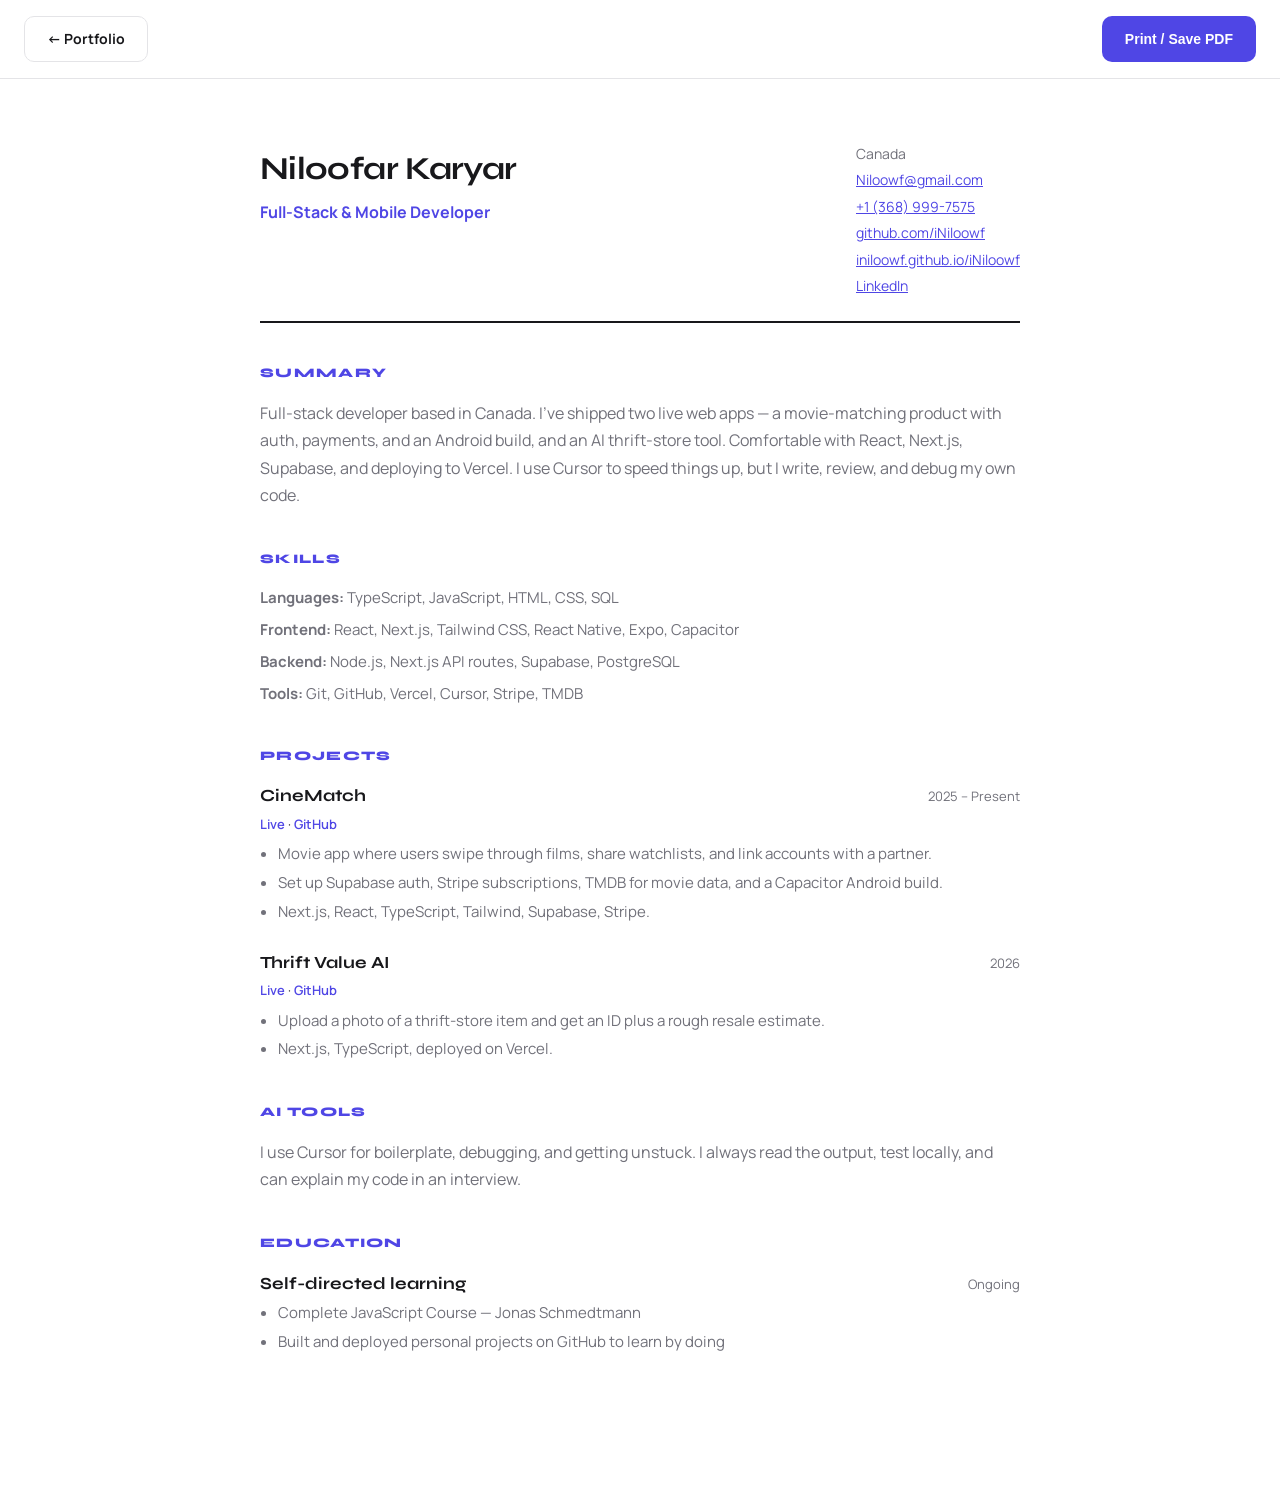
==== commit e878a864: "Remove old projects and rewrite copy in a natural voice. Drop BiteSync, Cinemate, Crypto Tracker, an" ====
--- a/docs/resume.html
+++ b/docs/resume.html
@@ -37,31 +37,21 @@
       <section class="resume-block">
         <h2>Summary</h2>
         <p>
-          Full-stack developer with a portfolio of live, public web and mobile applications.
-          Proficient in React, Next.js, React Native, Supabase, and modern deployment (Vercel, Capacitor).
-          Uses AI-assisted development tools like Cursor to accelerate delivery while maintaining full
-          code ownership, review, and quality. Based in Canada and actively seeking a developer role.
+          Full-stack developer based in Canada. I've shipped two live web apps — a movie-matching
+          product with auth, payments, and an Android build, and an AI thrift-store tool. Comfortable
+          with React, Next.js, Supabase, and deploying to Vercel. I use Cursor to speed things up,
+          but I write, review, and debug my own code.
         </p>
       </section>
 
       <section class="resume-block">
-        <h2>Technical Skills</h2>
+        <h2>Skills</h2>
         <div class="skill-lines">
           <div><strong>Languages:</strong> TypeScript, JavaScript, HTML, CSS, SQL</div>
-          <div><strong>Frontend:</strong> React 19, Next.js 16, Tailwind CSS, Expo, React Native, Capacitor</div>
-          <div><strong>Backend:</strong> Node.js, Express, Next.js API Routes, Supabase, PostgreSQL</div>
-          <div><strong>Tools:</strong> Git, GitHub, Vercel, Cursor (AI-assisted IDE), Stripe, TMDB, Zod</div>
-          <div><strong>Workflow:</strong> AI pair-programming, code review, mobile-first UX, CI/CD basics</div>
+          <div><strong>Frontend:</strong> React, Next.js, Tailwind CSS, React Native, Expo, Capacitor</div>
+          <div><strong>Backend:</strong> Node.js, Next.js API routes, Supabase, PostgreSQL</div>
+          <div><strong>Tools:</strong> Git, GitHub, Vercel, Cursor, Stripe, TMDB</div>
         </div>
-      </section>
-
-      <section class="resume-block">
-        <h2>AI-Assisted Development</h2>
-        <p>
-          Daily user of Cursor and modern AI coding tools for faster prototyping, debugging, and documentation.
-          I treat AI as a productivity multiplier — every line of code is understood, tested, and owned by me.
-          Comfortable explaining and defending my work in technical interviews.
-        </p>
       </section>
 
       <section class="resume-block">
@@ -73,13 +63,13 @@
             <span>2025 – Present</span>
           </div>
           <p class="job-links">
-            <a href="https://cine-match-neon.vercel.app">Live Demo</a> ·
+            <a href="https://cine-match-neon.vercel.app">Live</a> ·
             <a href="https://github.com/iNiloowf/CineMatch">GitHub</a>
           </p>
           <ul>
-            <li>Mobile-first movie matching app: swipe discovery, shared watchlists, linked accounts, genre onboarding.</li>
-            <li>Built Supabase auth, Stripe subscriptions, TMDB integration, and Capacitor Android wrapper.</li>
-            <li>Stack: Next.js 16, React 19, TypeScript, Tailwind CSS 4, Supabase, Stripe, Capacitor.</li>
+            <li>Movie app where users swipe through films, share watchlists, and link accounts with a partner.</li>
+            <li>Set up Supabase auth, Stripe subscriptions, TMDB for movie data, and a Capacitor Android build.</li>
+            <li>Next.js, React, TypeScript, Tailwind, Supabase, Stripe.</li>
           </ul>
         </div>
 
@@ -89,68 +79,34 @@
             <span>2026</span>
           </div>
           <p class="job-links">
-            <a href="https://thrift-store-ai-app.vercel.app">Live Demo</a> ·
+            <a href="https://thrift-store-ai-app.vercel.app">Live</a> ·
             <a href="https://github.com/iNiloowf/Thrift-Store-AI-App">GitHub</a>
           </p>
           <ul>
-            <li>AI-powered thrift store app for item identification and resale value estimation.</li>
-            <li>Stack: Next.js, TypeScript, deployed on Vercel.</li>
-          </ul>
-        </div>
-
-        <div class="job">
-          <div class="job-head">
-            <h3>BiteSync</h3>
-            <span>2026</span>
-          </div>
-          <p class="job-links">
-            <a href="https://bite-sync-three.vercel.app">Live Demo</a> ·
-            <a href="https://github.com/iNiloowf/BiteSync">GitHub</a>
-          </p>
-          <ul>
-            <li>Group food decision app with QR room joins and swipe-based restaurant matching.</li>
-            <li>Stack: Next.js, TypeScript, deployed on Vercel.</li>
-          </ul>
-        </div>
-
-        <div class="job">
-          <div class="job-head">
-            <h3>Crypto Tracker</h3>
-            <span>2025</span>
-          </div>
-          <p class="job-links">
-            <a href="https://github.com/iNiloowf/faradars-crypto-tracking">GitHub</a>
-          </p>
-          <ul>
-            <li>Real-time crypto price tracking dashboard with JavaScript and public market APIs.</li>
-          </ul>
-        </div>
-
-        <div class="job">
-          <div class="job-head">
-            <h3>Bank Functional</h3>
-            <span>2023</span>
-          </div>
-          <p class="job-links">
-            <a href="https://github.com/iNiloowf/Bank_Functional">GitHub</a>
-          </p>
-          <ul>
-            <li>Interactive bank dashboard UI — accounts, transfers, and transaction history.</li>
+            <li>Upload a photo of a thrift-store item and get an ID plus a rough resale estimate.</li>
+            <li>Next.js, TypeScript, deployed on Vercel.</li>
           </ul>
         </div>
       </section>
 
       <section class="resume-block">
-        <h2>Education & Learning</h2>
+        <h2>AI tools</h2>
+        <p>
+          I use Cursor for boilerplate, debugging, and getting unstuck. I always read the output,
+          test locally, and can explain my code in an interview.
+        </p>
+      </section>
+
+      <section class="resume-block">
+        <h2>Education</h2>
         <div class="job">
           <div class="job-head">
-            <h3>Self-Directed & Course-Based Learning</h3>
+            <h3>Self-directed learning</h3>
             <span>Ongoing</span>
           </div>
           <ul>
-            <li>Complete JavaScript Course (Jonas Schmedtmann) — modern JS, async, modules, bundlers.</li>
-            <li>Faradars programming courses — JavaScript fundamentals and project-based practice.</li>
-            <li>Continuous learning through building and shipping personal apps on GitHub (11 public repos).</li>
+            <li>Complete JavaScript Course — Jonas Schmedtmann</li>
+            <li>Built and deployed personal projects on GitHub to learn by doing</li>
           </ul>
         </div>
       </section>
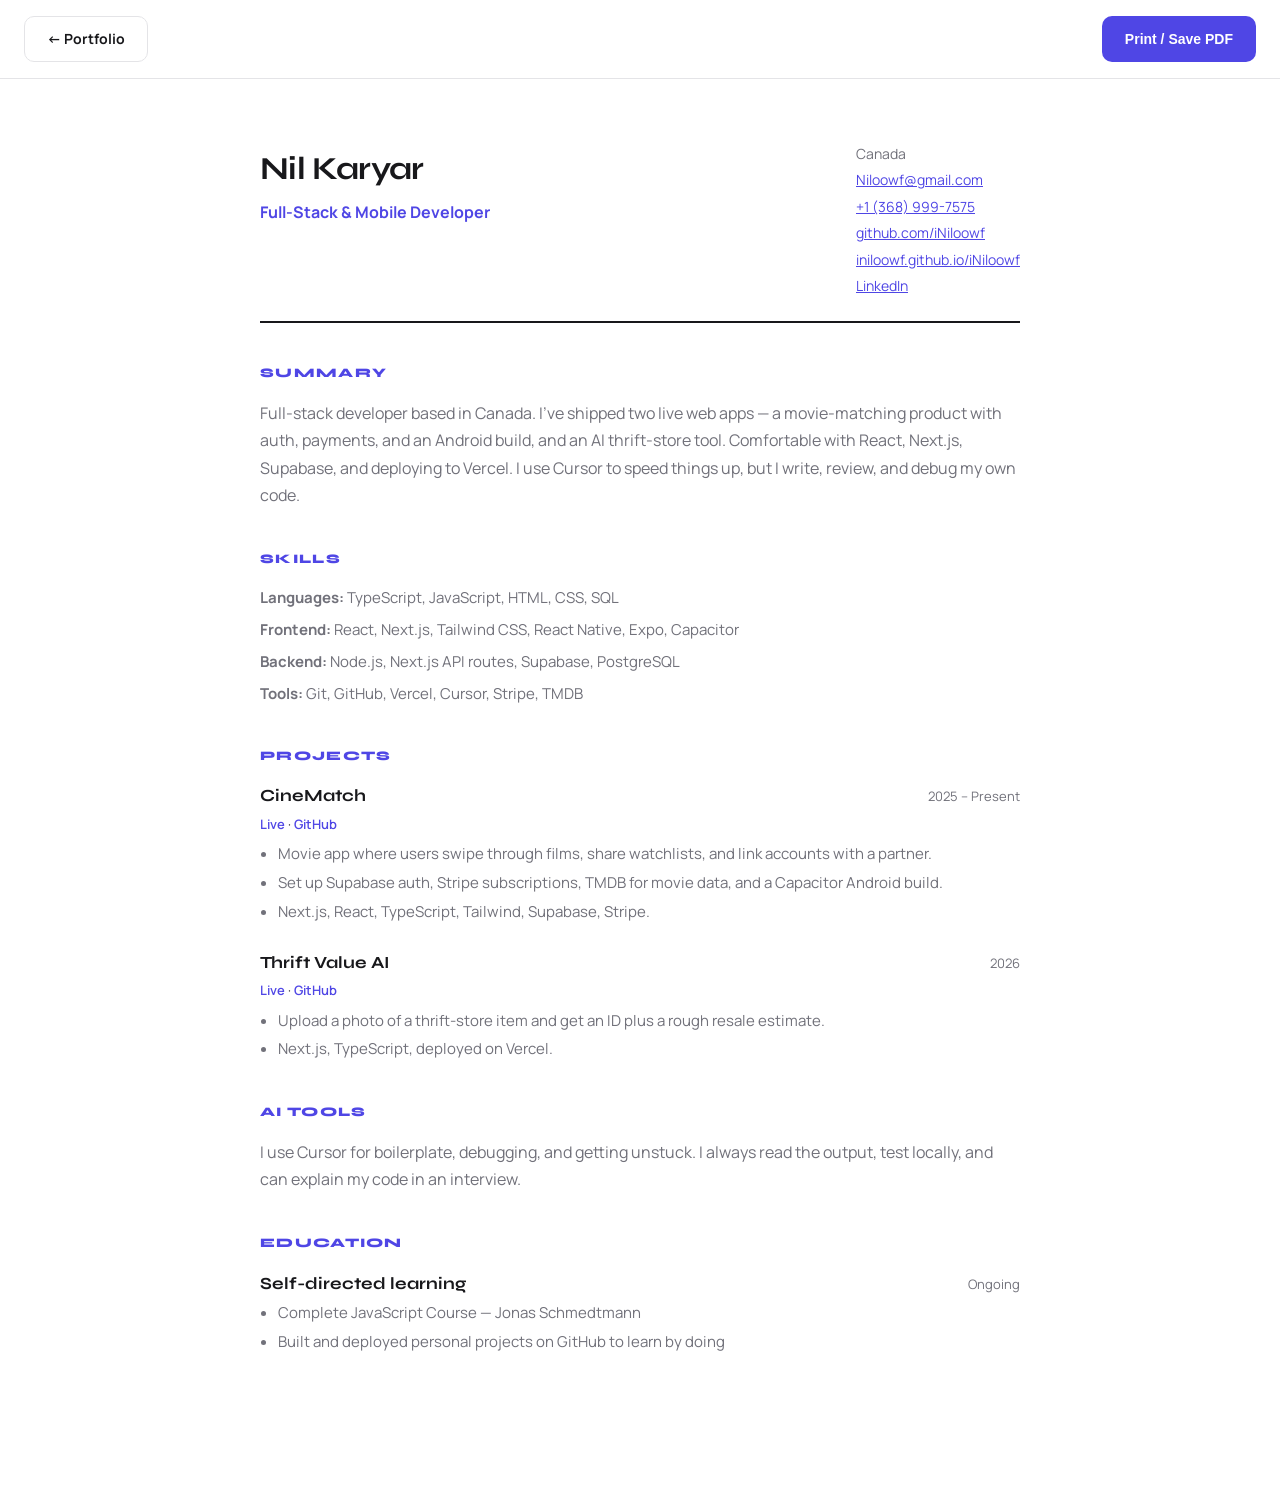
==== commit b8b64b2f: "Fix GitHub profile stats and rename to Nil Karyar. Replace broken github-readme-stats cards with sta" ====
--- a/docs/resume.html
+++ b/docs/resume.html
@@ -3,7 +3,7 @@
   <head>
     <meta charset="UTF-8" />
     <meta name="viewport" content="width=device-width, initial-scale=1.0" />
-    <title>Resume — Niloofar Karyar</title>
+    <title>Resume — Nil Karyar</title>
     <link rel="preconnect" href="https://fonts.googleapis.com" />
     <link rel="preconnect" href="https://fonts.gstatic.com" crossorigin />
     <link
@@ -21,7 +21,7 @@
     <article class="resume-doc">
       <header>
         <div>
-          <h1>Niloofar Karyar</h1>
+          <h1>Nil Karyar</h1>
           <p class="resume-role">Full-Stack & Mobile Developer</p>
         </div>
         <div class="resume-links-col">
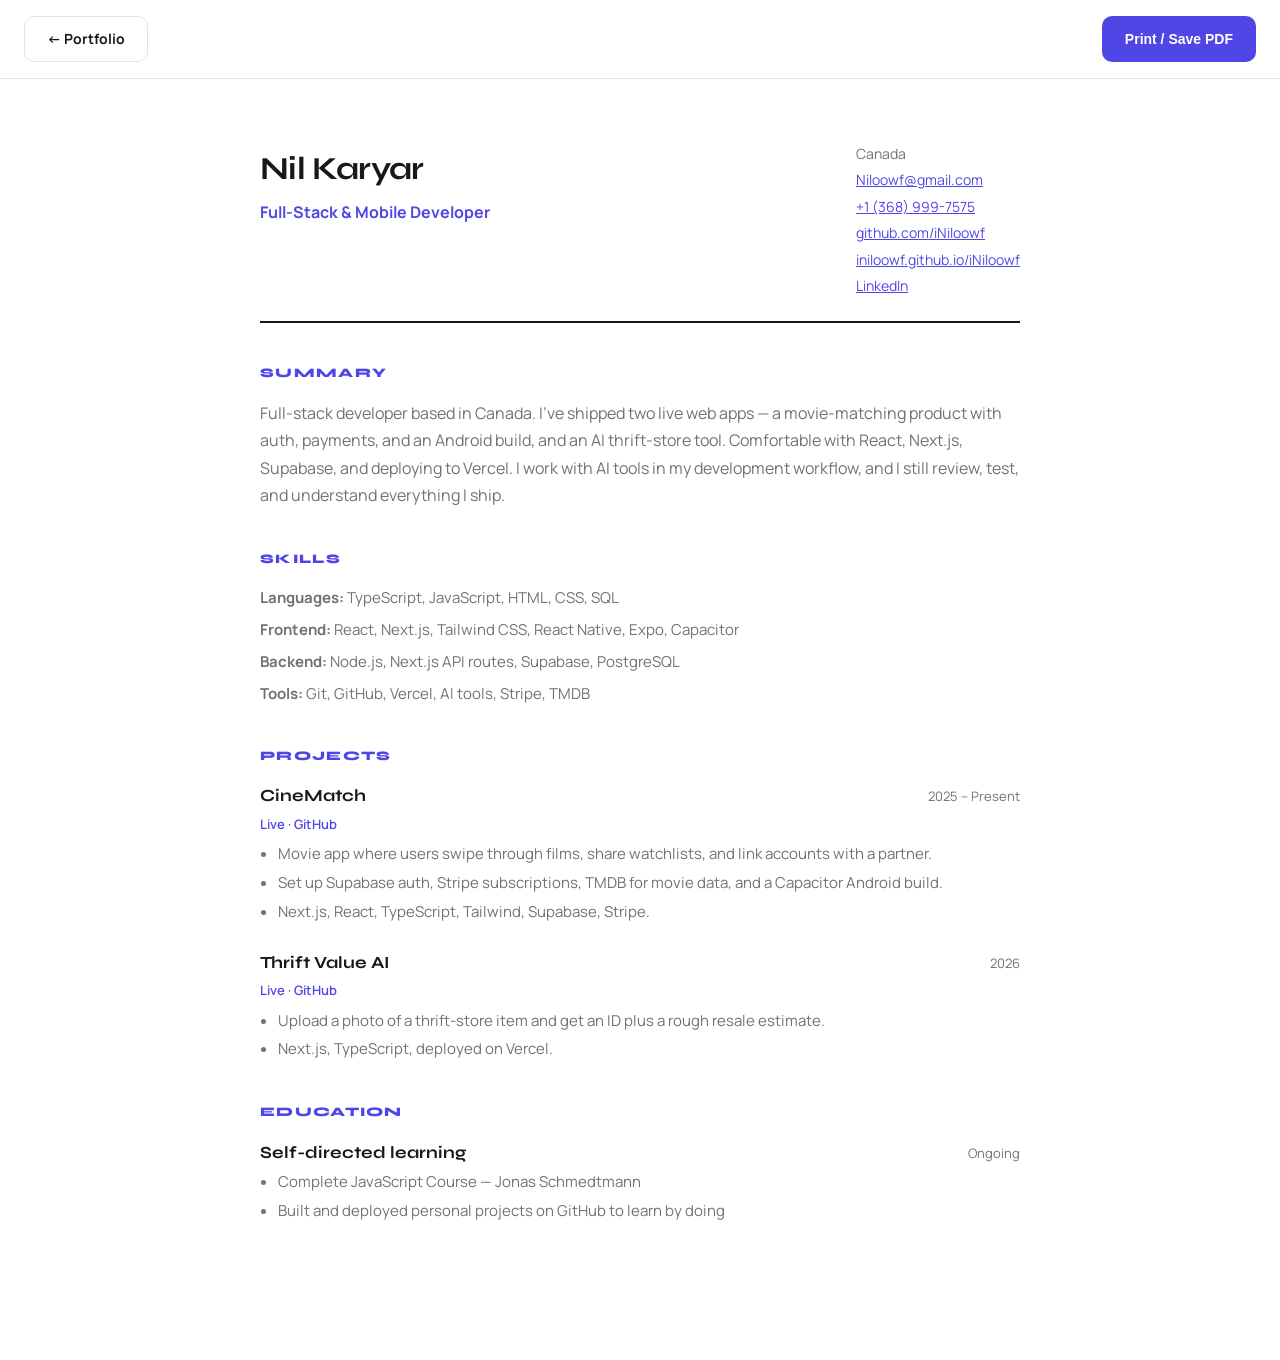
==== commit f4f4dcf0: "Unify AI mention and remove duplicate Cursor sections. Use one consistent line about working with AI" ====
--- a/docs/resume.html
+++ b/docs/resume.html
@@ -39,8 +39,8 @@
         <p>
           Full-stack developer based in Canada. I've shipped two live web apps — a movie-matching
           product with auth, payments, and an Android build, and an AI thrift-store tool. Comfortable
-          with React, Next.js, Supabase, and deploying to Vercel. I use Cursor to speed things up,
-          but I write, review, and debug my own code.
+          with React, Next.js, Supabase, and deploying to Vercel. I work with AI tools in my
+          development workflow, and I still review, test, and understand everything I ship.
         </p>
       </section>
 
@@ -50,7 +50,7 @@
           <div><strong>Languages:</strong> TypeScript, JavaScript, HTML, CSS, SQL</div>
           <div><strong>Frontend:</strong> React, Next.js, Tailwind CSS, React Native, Expo, Capacitor</div>
           <div><strong>Backend:</strong> Node.js, Next.js API routes, Supabase, PostgreSQL</div>
-          <div><strong>Tools:</strong> Git, GitHub, Vercel, Cursor, Stripe, TMDB</div>
+          <div><strong>Tools:</strong> Git, GitHub, Vercel, AI tools, Stripe, TMDB</div>
         </div>
       </section>
 
@@ -90,14 +90,6 @@
       </section>
 
       <section class="resume-block">
-        <h2>AI tools</h2>
-        <p>
-          I use Cursor for boilerplate, debugging, and getting unstuck. I always read the output,
-          test locally, and can explain my code in an interview.
-        </p>
-      </section>
-
-      <section class="resume-block">
         <h2>Education</h2>
         <div class="job">
           <div class="job-head">
